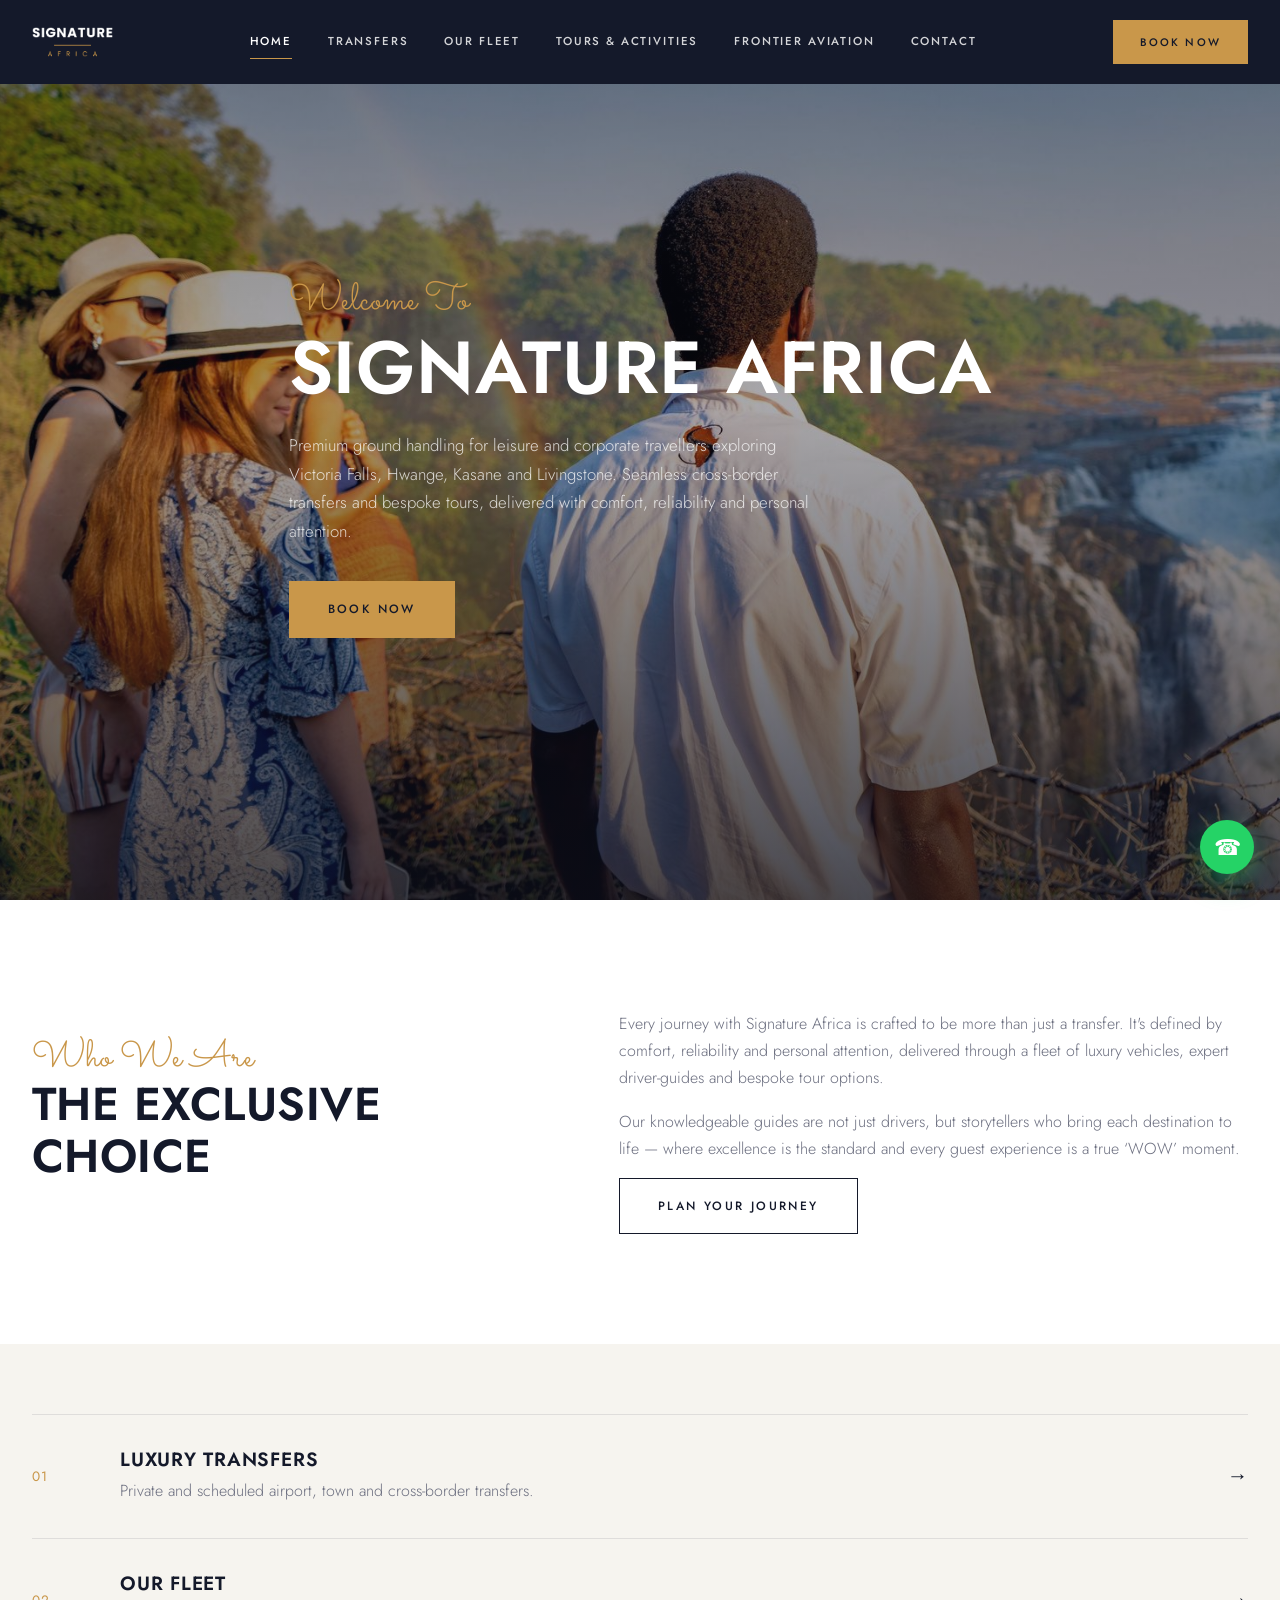
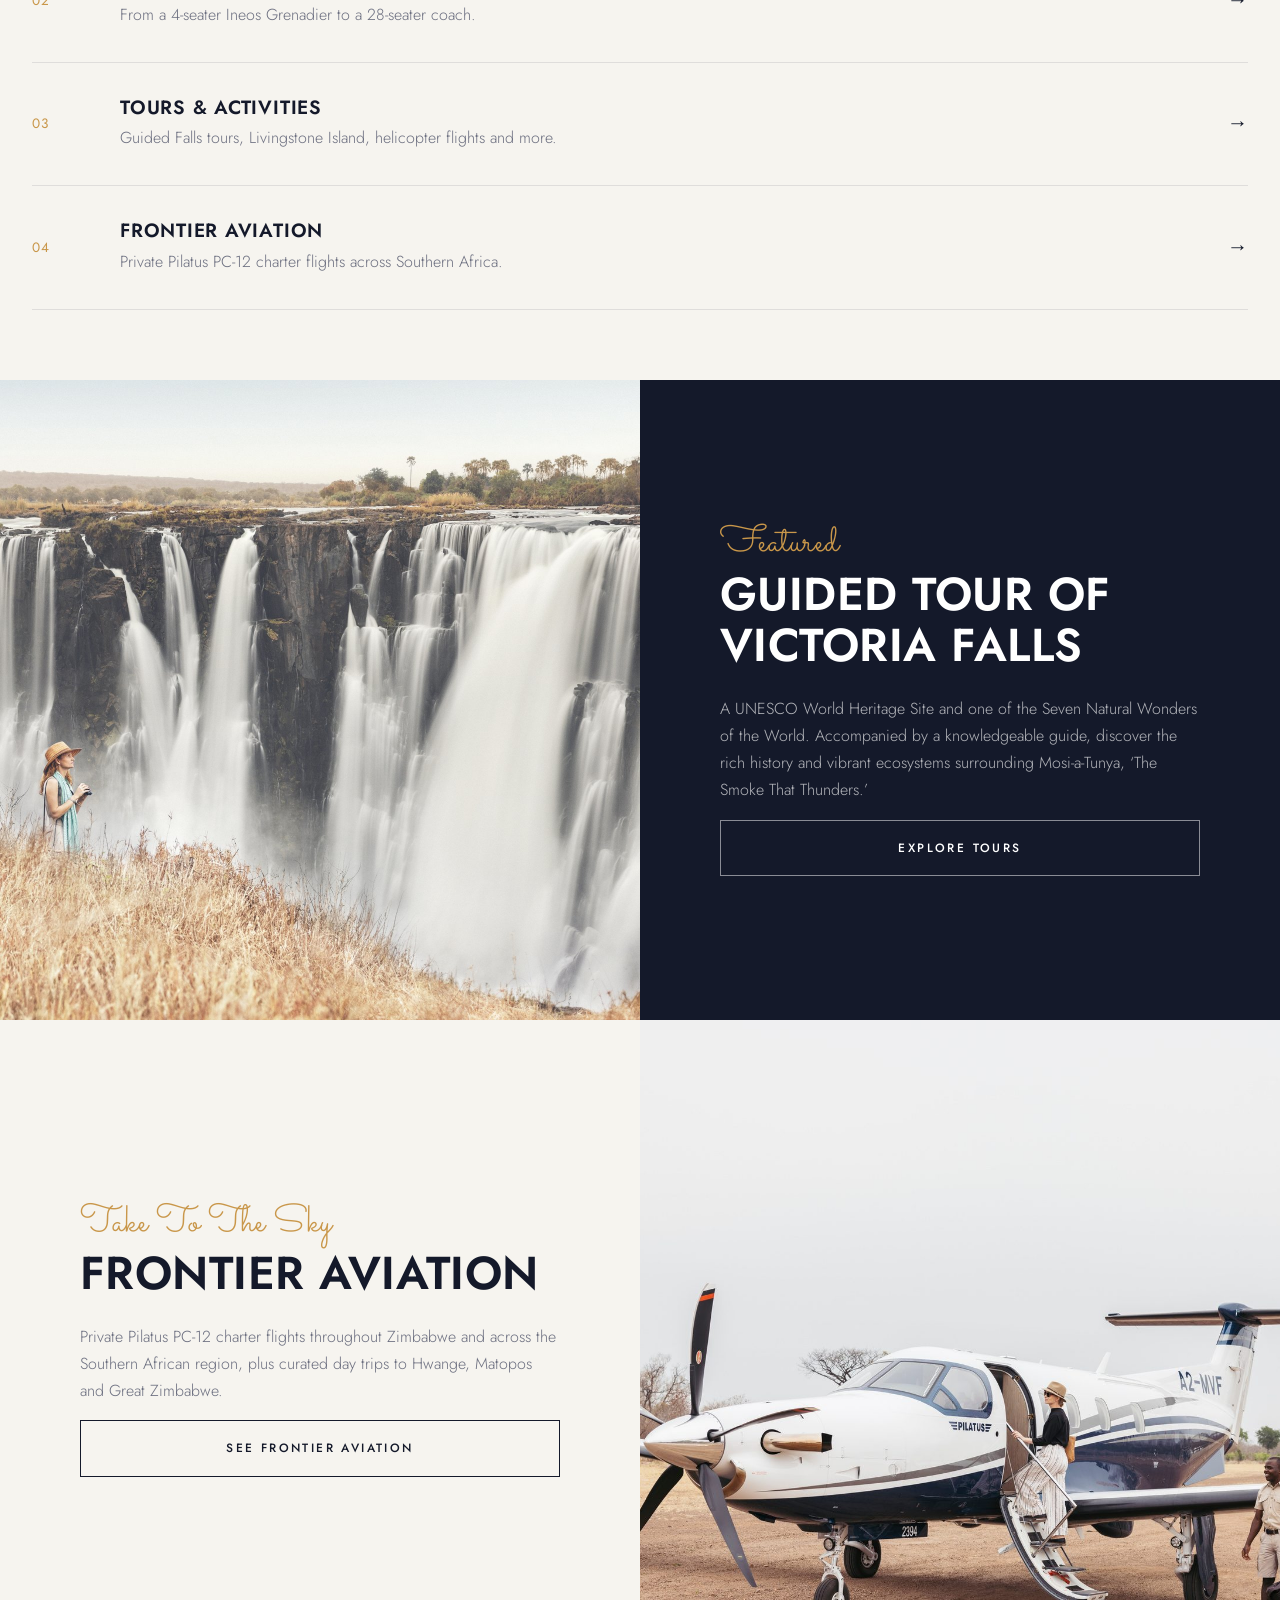
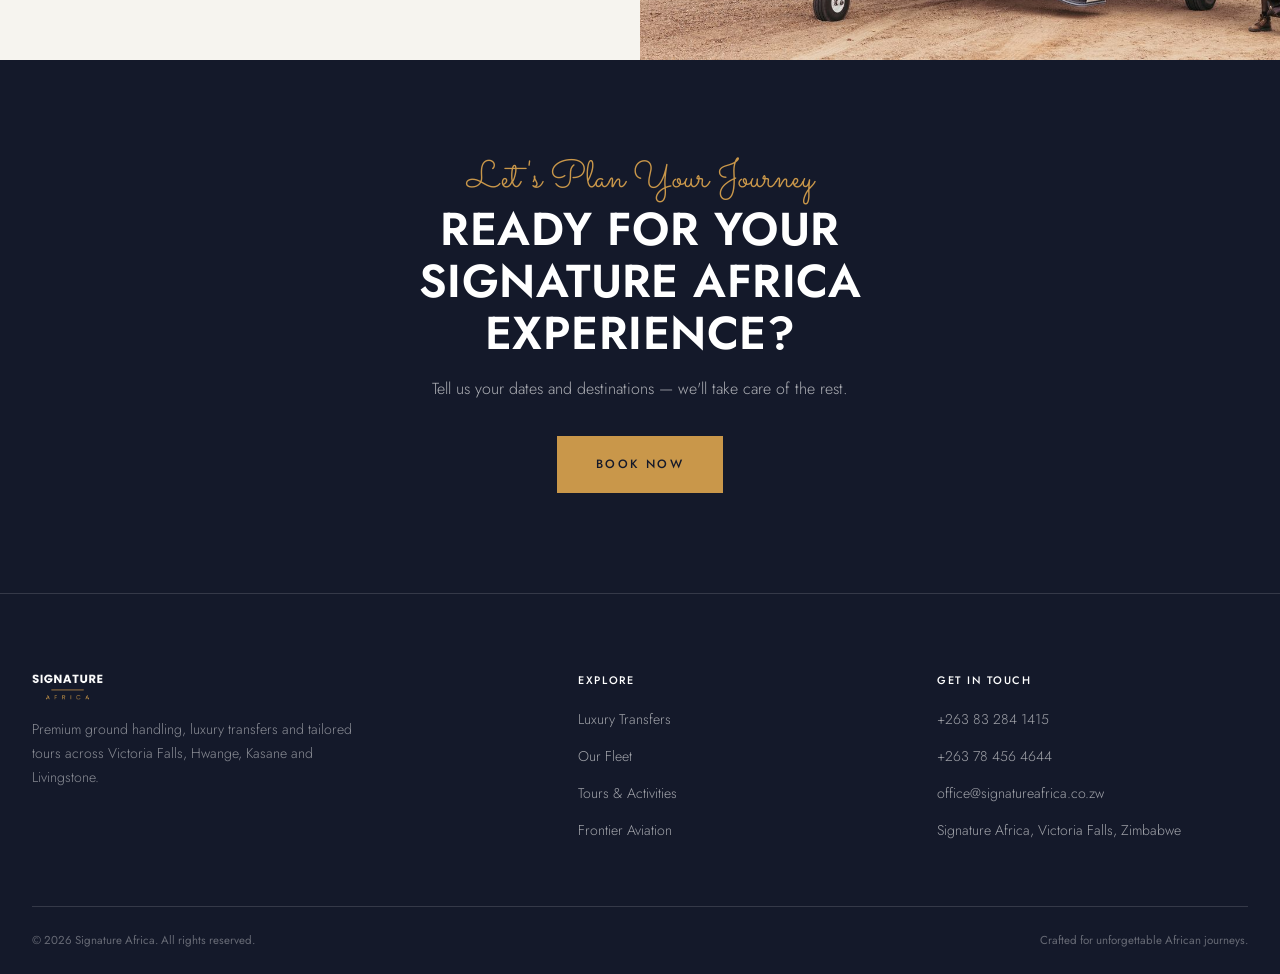
==== index.html @ 39643414 "Add compressed tour photos, restore stripped em-dashes, update homepage feature image" ====
<!doctype html>
<html lang="en">
<head>
<meta charset="UTF-8">
<meta name="viewport" content="width=device-width, initial-scale=1.0">
<title>Signature Africa | Luxury Transfers & Tailored Tours in Victoria Falls</title>
<meta name="description" content="Premium ground handling, luxury transfers, tailored tours and private air charters across Victoria Falls, Hwange, Kasane and Livingstone.">
<link rel="canonical" href="https://signatureafrica.co.zw/">
<meta property="og:title" content="Signature Africa | Luxury Transfers & Tailored Tours in Victoria Falls">
<meta property="og:description" content="Premium ground handling, luxury transfers, tailored tours and private air charters across Victoria Falls, Hwange, Kasane and Livingstone.">
<meta property="og:type" content="website">
<meta property="og:image" content="https://signatureafrica.co.zw/assets/img/hero-falls-rainbow.jpg">
<meta name="theme-color" content="#14192A">
<link rel="icon" href="assets/img/favicon.png" type="image/png">
<link rel="preconnect" href="https://fonts.googleapis.com">
<link rel="preconnect" href="https://fonts.gstatic.com" crossorigin>
<link href="https://fonts.googleapis.com/css2?family=Sacramento&family=Jost:wght@300;400;500;600;700&display=swap" rel="stylesheet">
<link rel="stylesheet" href="assets/css/style.css">
</head>
<body>
<header class="site-header">
  <div class="container">
    <a href="index.html" class="logo">
      <img src="assets/img/logo-white.png" alt="Signature Africa">
    </a>
    <nav class="nav-links">
      <a href="index.html" class="active">Home</a>
<a href="transfers.html" class="">Transfers</a>
<a href="fleet.html" class="">Our Fleet</a>
<a href="tours.html" class="">Tours & Activities</a>
<a href="aviation.html" class="">Frontier Aviation</a>
<a href="contact.html" class="">Contact</a>

    </nav>
    <div class="nav-cta">
      <a href="#" class="btn btn-gold js-book-btn">Book Now</a>
    </div>
    <button class="nav-toggle" aria-label="Toggle menu">
      <span></span><span></span><span></span>
    </button>
  </div>
</header>

<section class="hero" style="background-image:url('assets/img/hero-falls-rainbow.jpg');">
  <div class="container">
    <span class="script" data-key="home.hero_script">Welcome To</span>
    <h1 data-key="home.hero_heading">Signature Africa</h1>
    <p class="lead" data-key="home.hero_text">Premium ground handling for leisure and corporate travellers exploring Victoria Falls, Hwange, Kasane and Livingstone. Seamless cross-border transfers and bespoke tours, delivered with comfort, reliability and personal attention.</p>
    <a href="#" class="btn btn-gold js-book-btn">Book Now</a>
  </div>
</section>

<section class="section" data-reveal>
  <div class="container">
    <div class="intro-split">
      <div>
        <span class="script" data-key="home.intro_script">Who We Are</span>
        <h2 data-key="home.intro_heading">The Exclusive Choice</h2>
      </div>
      <div>
        <p data-key="home.intro_text">Every journey with Signature Africa is crafted to be more than just a transfer. It's defined by comfort, reliability and personal attention, delivered through a fleet of luxury vehicles, expert driver-guides and bespoke tour options.</p><p>Our knowledgeable guides are not just drivers, but storytellers who bring each destination to life — where excellence is the standard and every guest experience is a true ‘WOW’ moment.</p>
        <a href="contact.html" class="btn btn-outline">Plan Your Journey</a>
      </div>
    </div>
  </div>
</section>

<section class="section--tight section--cream" data-reveal>
  <div class="container">
    <div class="offer-list">
      <a href="transfers.html" class="offer-row">
        <span class="offer-num">01</span>
        <div class="offer-text"><h3>Luxury Transfers</h3><p>Private and scheduled airport, town and cross-border transfers.</p></div>
        <span class="offer-arrow">&rarr;</span>
      </a>
      <a href="fleet.html" class="offer-row">
        <span class="offer-num">02</span>
        <div class="offer-text"><h3>Our Fleet</h3><p>From a 4-seater Ineos Grenadier to a 28-seater coach.</p></div>
        <span class="offer-arrow">&rarr;</span>
      </a>
      <a href="tours.html" class="offer-row">
        <span class="offer-num">03</span>
        <div class="offer-text"><h3>Tours &amp; Activities</h3><p>Guided Falls tours, Livingstone Island, helicopter flights and more.</p></div>
        <span class="offer-arrow">&rarr;</span>
      </a>
      <a href="aviation.html" class="offer-row">
        <span class="offer-num">04</span>
        <div class="offer-text"><h3>Frontier Aviation</h3><p>Private Pilatus PC-12 charter flights across Southern Africa.</p></div>
        <span class="offer-arrow">&rarr;</span>
      </a>
    </div>
  </div>
</section>

<section class="split" data-reveal>
  <div class="split-media">
    <img src="assets/img/tour-falls-overlook.jpg" data-img-key="home.feature1_image" alt="Guided Tour Of Victoria Falls">
  </div>
  <div class="split-copy">
    <span class="script" data-key="home.feature1_script">Featured</span>
    <h2 data-key="home.feature1_heading">Guided Tour Of Victoria Falls</h2>
    <p data-key="home.feature1_text">A UNESCO World Heritage Site and one of the Seven Natural Wonders of the World. Accompanied by a knowledgeable guide, discover the rich history and vibrant ecosystems surrounding Mosi-a-Tunya, ‘The Smoke That Thunders.’</p>
    <a href="tours.html" class="btn btn-outline-light" data-key="home.feature1_link_label">Explore Tours</a>
  </div>
</section>

<section class="split reverse light" data-reveal>
  <div class="split-media">
    <img src="assets/img/aviation-pc12-boarding.jpg" data-img-key="home.feature2_image" alt="Frontier Aviation">
  </div>
  <div class="split-copy">
    <span class="script" data-key="home.feature2_script">Take To The Sky</span>
    <h2 data-key="home.feature2_heading">Frontier Aviation</h2>
    <p data-key="home.feature2_text">Private Pilatus PC-12 charter flights throughout Zimbabwe and across the Southern African region, plus curated day trips to Hwange, Matopos and Great Zimbabwe.</p>
    <a href="aviation.html" class="btn btn-outline" data-key="home.feature2_link_label">See Frontier Aviation</a>
  </div>
</section>

<section class="cta-band" data-reveal>
  <div class="container">
    <span class="script" data-key="home.cta_script">Let's Plan Your Journey</span>
    <h2 data-key="home.cta_heading">Ready For Your Signature Africa Experience?</h2>
    <p data-key="home.cta_text">Tell us your dates and destinations — we'll take care of the rest.</p>
    <a href="#" class="btn btn-gold js-book-btn">Book Now</a>
  </div>
</section>
<footer class="site-footer">
  <div class="container">
    <div class="footer-grid">
      <div class="footer-col">
        <img src="assets/img/logo-white.png" alt="Signature Africa">
        <p data-key="global.footer_blurb">Premium ground handling, luxury transfers and tailored tours across Victoria Falls, Hwange, Kasane and Livingstone.</p>
      </div>
      <div class="footer-col">
        <h4>Explore</h4>
        <ul>
          <li><a href="transfers.html">Luxury Transfers</a></li>
          <li><a href="fleet.html">Our Fleet</a></li>
          <li><a href="tours.html">Tours &amp; Activities</a></li>
          <li><a href="aviation.html">Frontier Aviation</a></li>
        </ul>
      </div>
      <div class="footer-col">
        <h4>Get In Touch</h4>
        <ul>
          <li><a href="tel:+263832841415" data-key="global.phone_office">+263 83 284 1415</a></li>
          <li><a href="tel:+263784564644" data-key="global.phone_cell">+263 78 456 4644</a></li>
          <li><a href="mailto:office@signatureafrica.co.zw" data-key="global.email">office@signatureafrica.co.zw</a></li>
          <li><a href="contact.html" data-key="global.address">Signature Africa, Victoria Falls, Zimbabwe</a></li>
        </ul>
      </div>
    </div>
    <div class="footer-bottom">
      <span>&copy; <span id="year"></span> Signature Africa. All rights reserved.</span>
      <span>Crafted for unforgettable African journeys.</span>
    </div>
  </div>
</footer>
<a href="https://wa.me/263784564644" class="wa-float" target="_blank" rel="noopener" aria-label="Chat on WhatsApp">&#9742;</a>
<script src="assets/js/content.js"></script>
<script src="assets/js/main.js"></script>
<script src="https://identity.netlify.com/v1/netlify-identity-widget.js"></script>
<script>
  // Invite/reset-password emails link to the homepage with a token in the
  // URL hash. Bounce straight to the editor so the widget can pick it up
  // and show the "set your password" form.
  if (window.netlifyIdentity && /invite_token=|recovery_token=|confirmation_token=/.test(window.location.hash)) {
    window.location.replace("/admin/" + window.location.hash);
  }
</script>
</body>
</html>
---- assets/css/style.css ----
/* Signature Africa — brand stylesheet (simplified, editorial) */

:root{
  --navy:#14192A;
  --navy-2:#1c2238;
  --gold:#C9974A;
  --cream:#f6f4ef;
  --white:#ffffff;
  --ink:#15172a;
  --ink-soft:#6b6e7f;
  --line:rgba(21,23,42,0.10);
  --line-light:rgba(255,255,255,0.14);
  --maxw:1280px;
  --script:'Sacramento',cursive;
  --sans:'Jost',-apple-system,BlinkMacSystemFont,'Segoe UI',sans-serif;
}

*,*::before,*::after{box-sizing:border-box;}
html{scroll-behavior:smooth;}
body{
  margin:0;
  font-family:var(--sans);
  color:var(--ink);
  background:var(--white);
  -webkit-font-smoothing:antialiased;
  font-size:16px;
  line-height:1.7;
}
img{max-width:100%;display:block;}
a{color:inherit;text-decoration:none;}
ul{list-style:none;margin:0;padding:0;}
h1,h2,h3,h4{
  font-family:var(--sans);
  font-weight:600;
  line-height:1.12;
  margin:0 0 .5em;
  color:var(--navy);
  letter-spacing:.01em;
  text-transform:uppercase;
}
h1{font-size:clamp(2.6rem,6vw,4.6rem);font-weight:600;letter-spacing:.01em;}
h2{font-size:clamp(1.9rem,3.6vw,3rem);}
h3{font-size:1.2rem;letter-spacing:.04em;}
p{margin:0 0 1em;color:var(--ink-soft);font-weight:300;}
.container{max-width:var(--maxw);margin:0 auto;padding:0 32px;}
.script{
  font-family:var(--script);
  text-transform:none;
  font-size:2.4rem;
  color:var(--gold);
  display:block;
  line-height:1;
  margin-bottom:6px;
  font-weight:400;
}
.eyebrow{
  display:inline-block;
  font-family:var(--sans);
  text-transform:uppercase;
  letter-spacing:.32em;
  font-size:.7rem;
  font-weight:500;
  color:var(--gold);
  margin-bottom:16px;
}
.section{padding:110px 0;}
.section--tight{padding:70px 0;}
.section--cream{background:var(--cream);}
.section--navy{background:var(--navy);color:var(--white);}
.section--navy h1,.section--navy h2,.section--navy h3{color:var(--white);}
.section--navy p{color:rgba(255,255,255,.66);}
.center{text-align:center;}
.section-head{max-width:640px;margin:0 auto 50px;}

/* Buttons */
.btn{
  display:inline-flex;align-items:center;justify-content:center;gap:10px;
  padding:17px 38px;
  font-family:var(--sans);
  font-size:.75rem;
  font-weight:500;
  text-transform:uppercase;
  letter-spacing:.2em;
  border:1px solid transparent;
  cursor:pointer;
  transition:all .3s ease;
  white-space:nowrap;
}
.btn-gold{background:var(--gold);color:var(--navy);border-color:var(--gold);}
.btn-gold:hover{background:transparent;color:var(--gold);border-color:var(--gold);}
.btn-outline{background:transparent;color:var(--navy);border-color:var(--navy);}
.btn-outline:hover{background:var(--navy);color:var(--white);}
.btn-outline-light{background:transparent;color:var(--white);border-color:rgba(255,255,255,.5);}
.btn-outline-light:hover{background:var(--white);color:var(--navy);border-color:var(--white);}
.btn-whatsapp{background:#25D366;color:#fff;border-color:#25D366;}
.btn-whatsapp:hover{opacity:.88;}

/* Header */
.site-header{
  position:fixed;top:0;left:0;right:0;z-index:1000;
  background:var(--navy);
  padding:20px 0;
  transition:padding .3s ease;
}
.site-header .container{display:flex;align-items:center;justify-content:space-between;}
.site-header.is-light{padding:12px 0;box-shadow:0 4px 24px rgba(0,0,0,.25);}
.logo img{height:30px;width:auto;}
.nav-links{display:flex;align-items:center;gap:36px;}
.nav-links a{
  font-size:.72rem;
  font-weight:500;
  text-transform:uppercase;
  letter-spacing:.16em;
  color:rgba(255,255,255,.82);
  padding:6px 0;
  border-bottom:1px solid transparent;
  transition:all .25s ease;
}
.nav-links a:hover,.nav-links a.active{color:var(--white);border-color:var(--gold);}
.nav-cta .btn{padding:12px 26px;font-size:.68rem;}

.nav-toggle{
  display:none;
  width:24px;height:18px;position:relative;background:none;border:0;cursor:pointer;z-index:1100;
}
.nav-toggle span{
  position:absolute;left:0;right:0;height:1px;background:var(--white);transition:all .3s ease;
}
.nav-toggle span:nth-child(1){top:0;}
.nav-toggle span:nth-child(2){top:8px;}
.nav-toggle span:nth-child(3){top:16px;}
.nav-open .nav-toggle span:nth-child(1){transform:translateY(8px) rotate(45deg);}
.nav-open .nav-toggle span:nth-child(2){opacity:0;}
.nav-open .nav-toggle span:nth-child(3){transform:translateY(-8px) rotate(-45deg);}

/* Hero */
.hero{
  position:relative;min-height:100vh;display:flex;align-items:center;
  color:var(--white);background-size:cover;background-position:center;
  padding:120px 0 100px;
}
.hero::before{
  content:"";position:absolute;inset:0;
  background:linear-gradient(180deg,rgba(13,15,28,.55) 0%,rgba(13,15,28,.35) 45%,rgba(13,15,28,.75) 100%);
}
.hero .container{position:relative;z-index:2;max-width:840px;}
.hero h1{color:var(--white);margin-bottom:22px;}
.hero p.lead{color:rgba(255,255,255,.78);max-width:520px;font-size:1.05rem;margin-bottom:36px;font-weight:300;}

.hero--page{min-height:64vh;align-items:flex-end;padding-bottom:80px;}

.breadcrumb{font-size:.7rem;text-transform:uppercase;letter-spacing:.16em;color:rgba(255,255,255,.6);margin-bottom:18px;}
.breadcrumb a{color:rgba(255,255,255,.85);}
.breadcrumb a:hover{color:var(--gold);}

/* Simple offer list (replaces card grids) */
.offer-list{border-top:1px solid var(--line);}
.offer-row{
  display:grid;grid-template-columns:60px 1fr auto;align-items:center;gap:28px;
  padding:34px 0;border-bottom:1px solid var(--line);
  transition:background .25s ease;
}
.offer-row:hover{background:rgba(194,158,108,.06);}
.offer-num{font-family:var(--sans);color:var(--gold);font-size:.85rem;letter-spacing:.08em;}
.offer-text h3{margin-bottom:6px;}
.offer-text p{margin-bottom:0;max-width:560px;}
.offer-arrow{font-size:1.3rem;color:var(--navy);transition:transform .25s ease;}
.offer-row:hover .offer-arrow{transform:translateX(6px);color:var(--gold);}

/* Split (alternating full-bleed feature) */
.split{display:grid;grid-template-columns:1fr 1fr;min-height:640px;}
.split-media{position:relative;overflow:hidden;min-height:420px;}
.split-media img{width:100%;height:100%;object-fit:cover;position:absolute;inset:0;}
.split-copy{
  display:flex;flex-direction:column;justify-content:center;
  padding:80px;background:var(--navy);color:var(--white);
}
.split-copy h2{color:var(--white);}
.split-copy p{color:rgba(255,255,255,.68);}
.split.light .split-copy{background:var(--cream);color:var(--ink);}
.split.light .split-copy h2{color:var(--navy);}
.split.light .split-copy p{color:var(--ink-soft);}
.split.reverse{direction:rtl;}
.split.reverse .split-copy,.split.reverse .split-media{direction:ltr;}

/* Simple two-col intro */
.intro-split{display:grid;grid-template-columns:.9fr 1.1fr;gap:72px;align-items:center;}
.intro-split .script{margin-bottom:2px;}

/* Contact */
.contact-grid{display:grid;grid-template-columns:1fr 1fr;gap:0;}
.contact-info{padding:90px 80px;background:var(--navy);color:var(--white);}
.contact-info h2{color:var(--white);}
.contact-row{padding:20px 0;border-top:1px solid var(--line-light);}
.contact-row:first-of-type{border-top:none;}
.contact-row span.label{display:block;font-size:.68rem;text-transform:uppercase;letter-spacing:.16em;color:var(--gold);margin-bottom:6px;}
.contact-row a,.contact-row div.value{color:var(--white);font-size:1.05rem;font-weight:300;}
.contact-row a:hover{color:var(--gold);}
.map-frame{width:100%;height:100%;min-height:420px;border:0;filter:grayscale(30%) contrast(1.05);}

/* CTA band */
.cta-band{
  background:var(--navy);
  position:relative;
  padding:100px 0;color:var(--white);text-align:center;
}
.cta-band h2{color:var(--white);max-width:600px;margin:0 auto 16px;}
.cta-band p{max-width:460px;margin:0 auto 34px;color:rgba(255,255,255,.65);}

/* Vehicle / itinerary meta */
.meta-row{display:flex;gap:22px;margin-bottom:20px;flex-wrap:wrap;}
.meta-row span{
  font-size:.68rem;text-transform:uppercase;letter-spacing:.14em;color:var(--gold);font-weight:500;
}
.split.light .meta-row span{color:var(--gold);}

/* Specs list (aviation) */
.specs{width:100%;border-collapse:collapse;}
.specs tr{border-bottom:1px solid var(--line-light);}
.split.light .specs tr{border-bottom:1px solid var(--line);}
.specs tr:last-child{border-bottom:none;}
.specs td{padding:15px 4px;font-size:.9rem;font-weight:300;}
.specs td:first-child{color:var(--gold);text-transform:uppercase;letter-spacing:.1em;font-size:.68rem;font-weight:500;width:50%;}
.specs td:last-child{font-weight:400;}

/* Simple stacked list (itineraries, activities) */
.plain-list li{
  padding:16px 0;border-top:1px solid var(--line-light);font-weight:300;
}
.split.light .plain-list li{border-top:1px solid var(--line);}
.plain-list li:first-child{border-top:none;}
.plain-list li strong{
  display:block;font-family:var(--sans);text-transform:uppercase;letter-spacing:.08em;font-size:.85rem;
  font-weight:500;color:var(--white);margin-bottom:4px;
}
.split.light .plain-list li strong{color:var(--navy);}

.tag-row{display:flex;flex-wrap:wrap;gap:10px 28px;}
.tag-row span{font-size:.9rem;color:rgba(255,255,255,.75);font-weight:300;position:relative;padding-left:16px;}
.split.light .tag-row span{color:var(--ink-soft);}
.tag-row span::before{content:"";position:absolute;left:0;top:9px;width:6px;height:1px;background:var(--gold);}

/* Footer */
.site-footer{background:var(--navy);color:rgba(255,255,255,.6);padding:80px 0 0;border-top:1px solid var(--line-light);}
.footer-grid{display:grid;grid-template-columns:1.6fr 1fr 1fr;gap:48px;padding-bottom:50px;}
.footer-grid img{height:26px;margin-bottom:18px;}
.footer-grid p{color:rgba(255,255,255,.5);font-size:.88rem;font-weight:300;max-width:320px;}
.footer-col h4{color:var(--white);font-family:var(--sans);text-transform:uppercase;letter-spacing:.16em;font-size:.68rem;font-weight:500;margin-bottom:22px;}
.footer-col li{margin-bottom:13px;font-size:.88rem;font-weight:300;}
.footer-col a{color:rgba(255,255,255,.6);transition:color .2s ease;}
.footer-col a:hover{color:var(--gold);}
.footer-bottom{display:flex;justify-content:space-between;align-items:center;padding:24px 0;font-size:.72rem;color:rgba(255,255,255,.35);flex-wrap:wrap;gap:10px;border-top:1px solid var(--line-light);}

/* Whatsapp float */
.wa-float{
  position:fixed;bottom:26px;right:26px;z-index:900;
  background:#25D366;color:#fff;width:54px;height:54px;border-radius:50%;
  display:flex;align-items:center;justify-content:center;box-shadow:0 10px 26px rgba(37,211,102,.4);
  font-size:1.4rem;transition:transform .25s ease;
}
.wa-float:hover{transform:scale(1.08);}

/* Reveal on scroll */
[data-reveal]{opacity:0;transform:translateY(24px);transition:opacity .7s ease,transform .7s ease;}
[data-reveal].is-visible{opacity:1;transform:translateY(0);}

/* Responsive */
@media (max-width:980px){
  .split{grid-template-columns:1fr;min-height:auto;}
  .split-media{min-height:340px;}
  .split-copy{padding:56px 32px;}
  .intro-split{grid-template-columns:1fr;gap:36px;}
  .contact-grid{grid-template-columns:1fr;}
  .contact-info{padding:64px 32px;}
  .footer-grid{grid-template-columns:1fr 1fr;row-gap:36px;}
  .offer-row{grid-template-columns:40px 1fr auto;}
}
@media (max-width:760px){
  .nav-links,.nav-cta{display:none;}
  .nav-toggle{display:block;}
  .nav-open .nav-links{
    display:flex;position:fixed;inset:0;top:64px;background:var(--navy);flex-direction:column;
    justify-content:center;align-items:center;gap:28px;z-index:1050;
  }
  .nav-open .nav-links a{color:var(--white);font-size:.95rem;}
  .nav-open .nav-cta{
    position:fixed;bottom:56px;left:0;right:0;display:flex;justify-content:center;z-index:1060;
  }
  .nav-open .nav-cta .btn{display:inline-flex;}
  .section{padding:70px 0;}
  .hero{padding:110px 0 60px;}
  .footer-grid{grid-template-columns:1fr;}
  .footer-bottom{flex-direction:column;text-align:center;}
  .offer-row{grid-template-columns:1fr;gap:8px;}
  .offer-arrow{display:none;}
}
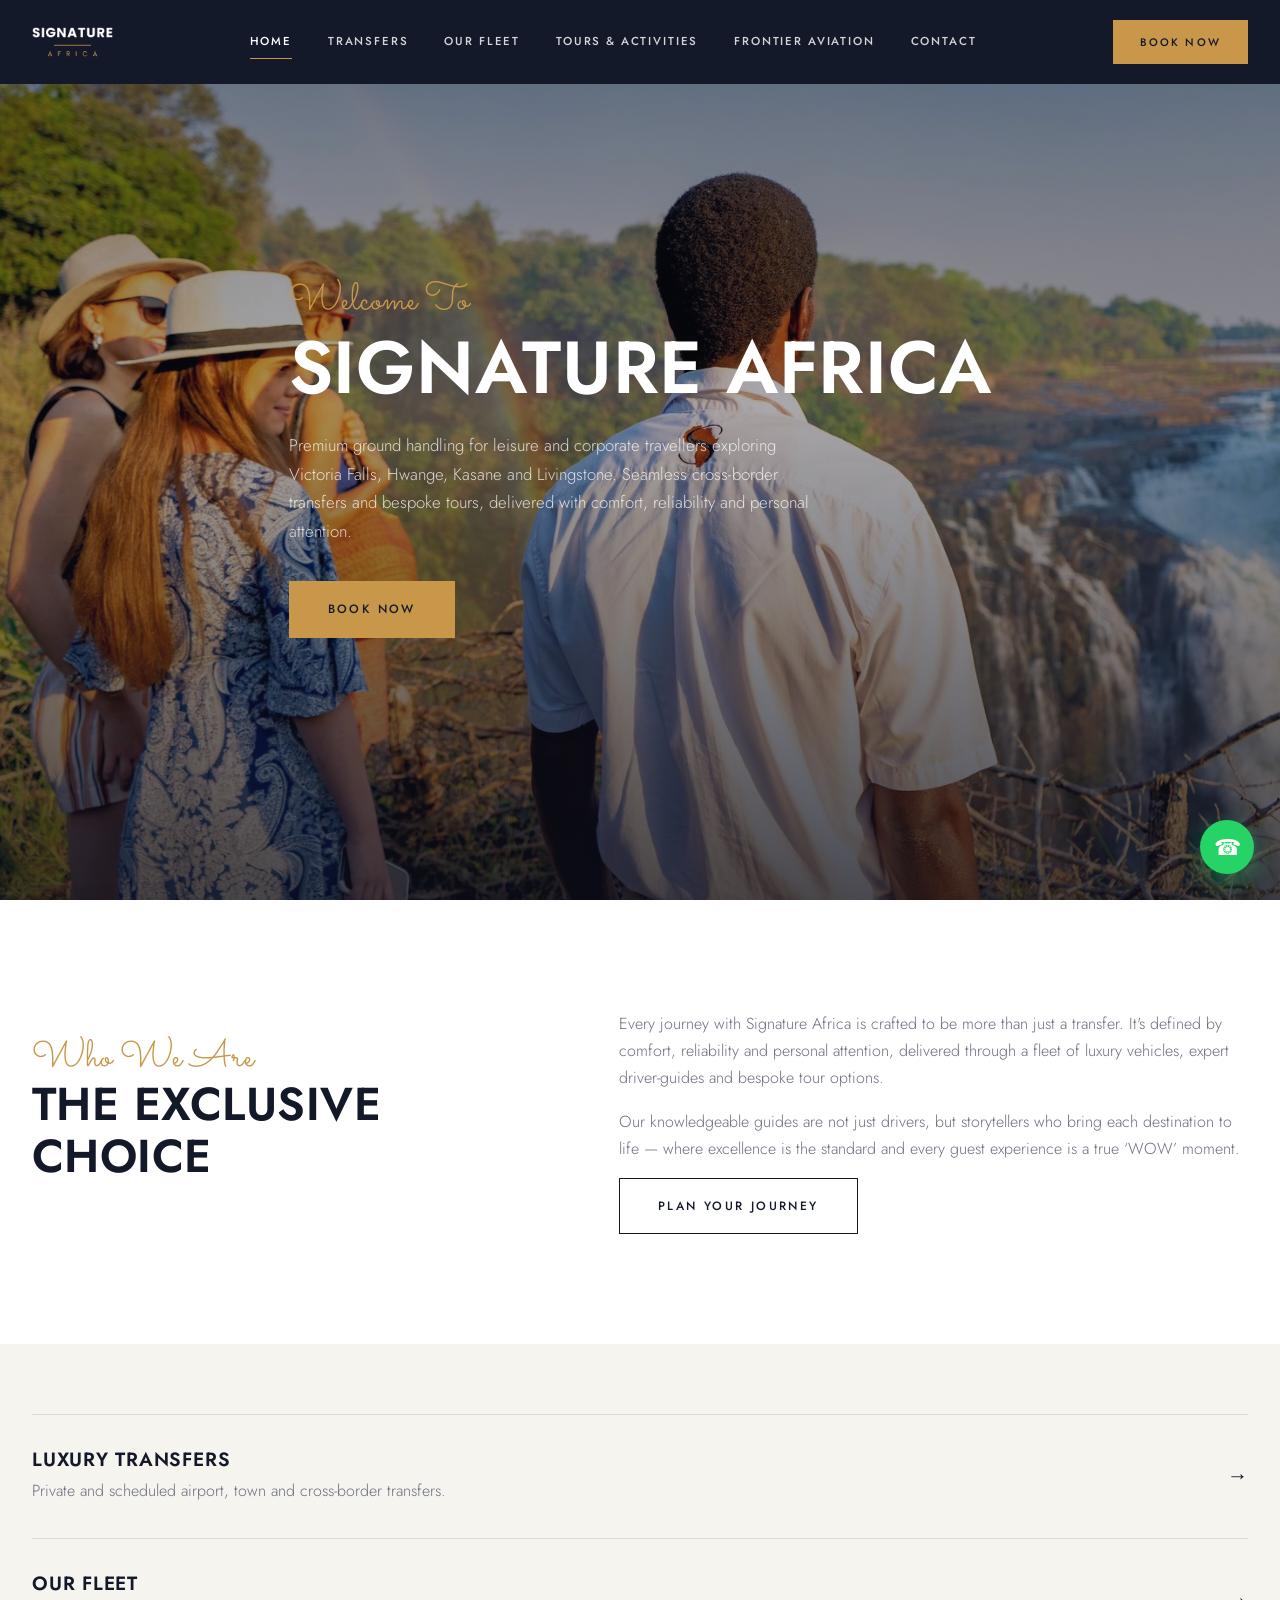
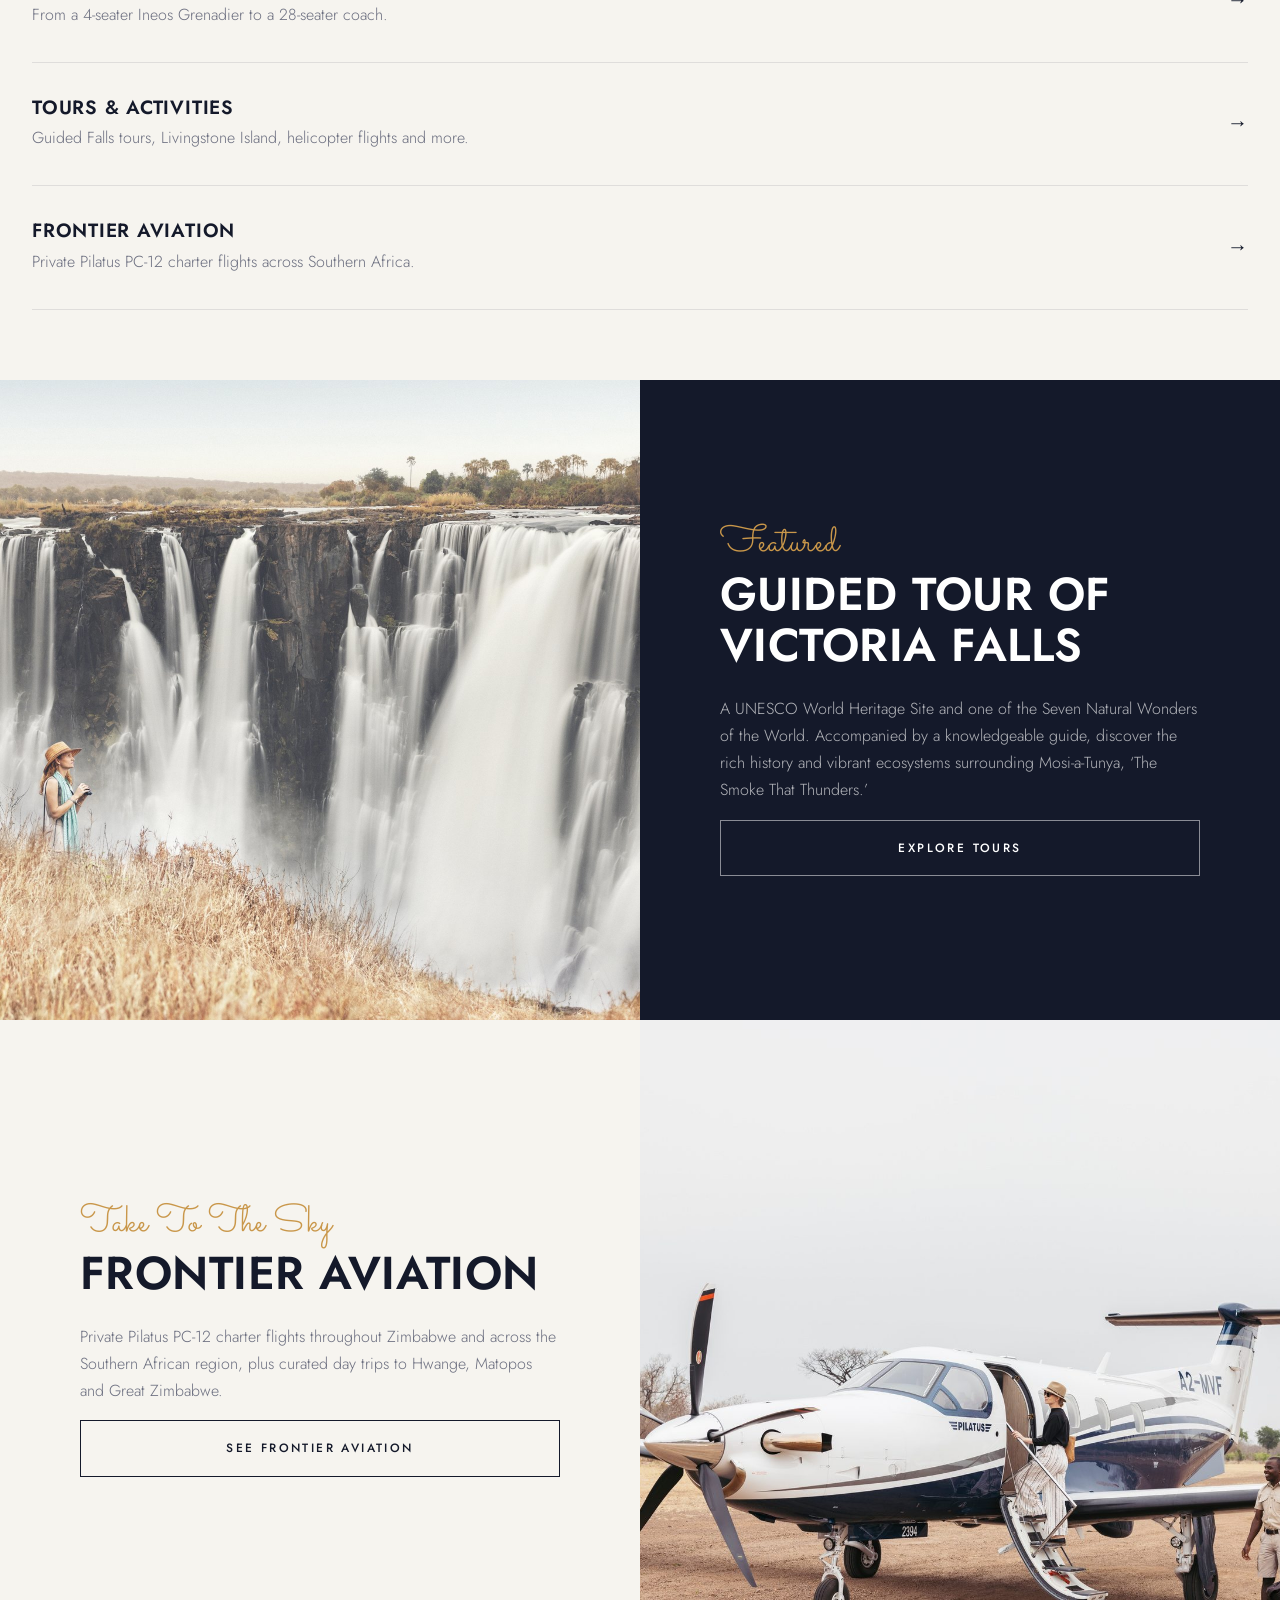
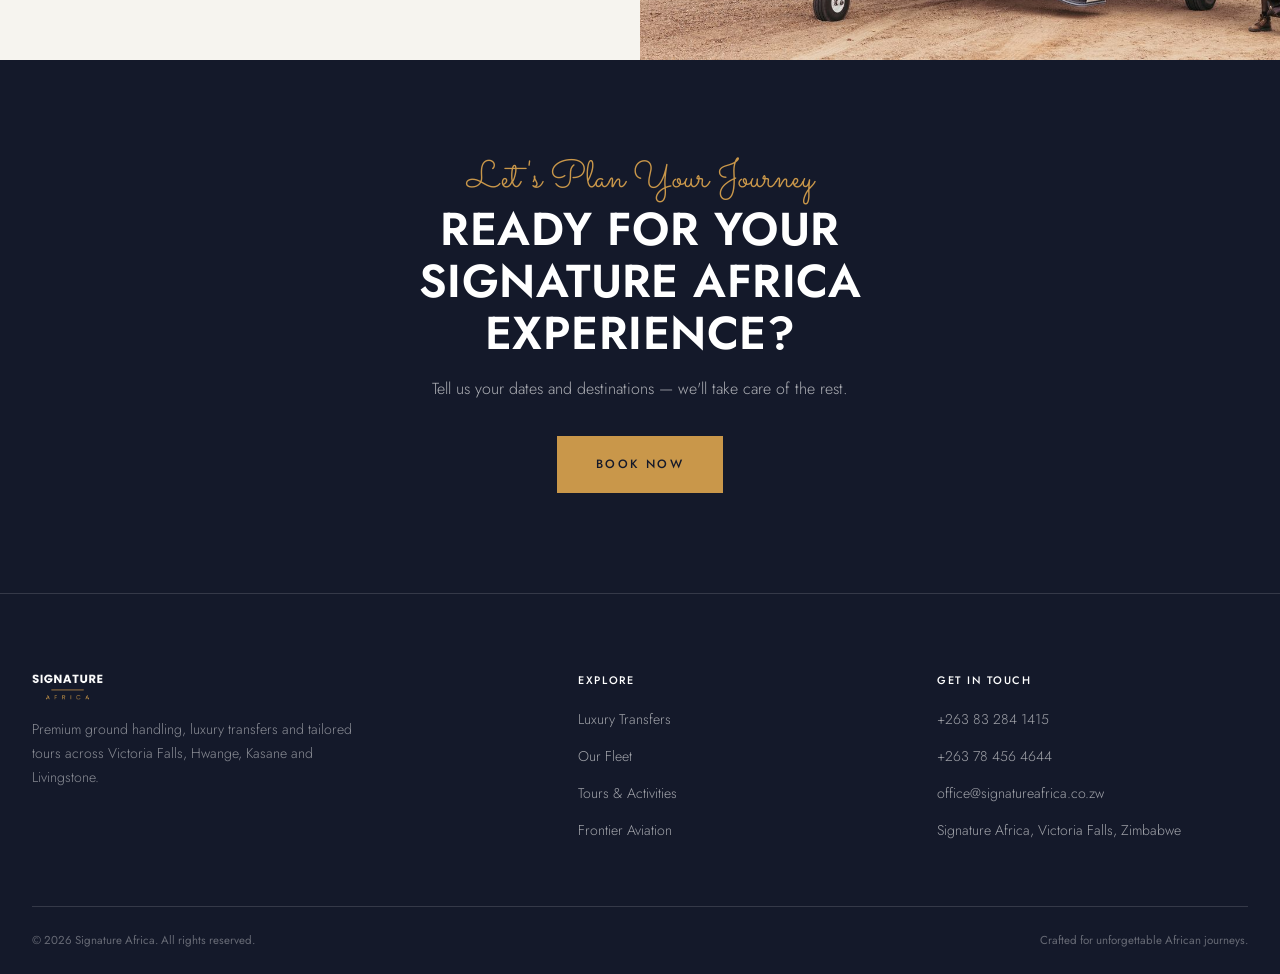
==== commit 44c7a50e: "Remove numbering from homepage offer list" ====
--- a/index.html
+++ b/index.html
@@ -67,24 +67,20 @@
 
 <section class="section--tight section--cream" data-reveal>
   <div class="container">
-    <div class="offer-list">
+    <div class="offer-list offer-list--plain">
       <a href="transfers.html" class="offer-row">
-        <span class="offer-num">01</span>
         <div class="offer-text"><h3>Luxury Transfers</h3><p>Private and scheduled airport, town and cross-border transfers.</p></div>
         <span class="offer-arrow">&rarr;</span>
       </a>
       <a href="fleet.html" class="offer-row">
-        <span class="offer-num">02</span>
         <div class="offer-text"><h3>Our Fleet</h3><p>From a 4-seater Ineos Grenadier to a 28-seater coach.</p></div>
         <span class="offer-arrow">&rarr;</span>
       </a>
       <a href="tours.html" class="offer-row">
-        <span class="offer-num">03</span>
         <div class="offer-text"><h3>Tours &amp; Activities</h3><p>Guided Falls tours, Livingstone Island, helicopter flights and more.</p></div>
         <span class="offer-arrow">&rarr;</span>
       </a>
       <a href="aviation.html" class="offer-row">
-        <span class="offer-num">04</span>
         <div class="offer-text"><h3>Frontier Aviation</h3><p>Private Pilatus PC-12 charter flights across Southern Africa.</p></div>
         <span class="offer-arrow">&rarr;</span>
       </a>
--- a/assets/css/style.css
+++ b/assets/css/style.css
@@ -166,6 +166,7 @@
 .offer-text p{margin-bottom:0;max-width:560px;}
 .offer-arrow{font-size:1.3rem;color:var(--navy);transition:transform .25s ease;}
 .offer-row:hover .offer-arrow{transform:translateX(6px);color:var(--gold);}
+.offer-list--plain .offer-row{grid-template-columns:1fr auto;}
 
 /* Split (alternating full-bleed feature) */
 .split{display:grid;grid-template-columns:1fr 1fr;min-height:640px;}
@@ -274,6 +275,7 @@
   .contact-info{padding:64px 32px;}
   .footer-grid{grid-template-columns:1fr 1fr;row-gap:36px;}
   .offer-row{grid-template-columns:40px 1fr auto;}
+  .offer-list--plain .offer-row{grid-template-columns:1fr auto;}
 }
 @media (max-width:760px){
   .nav-links,.nav-cta{display:none;}
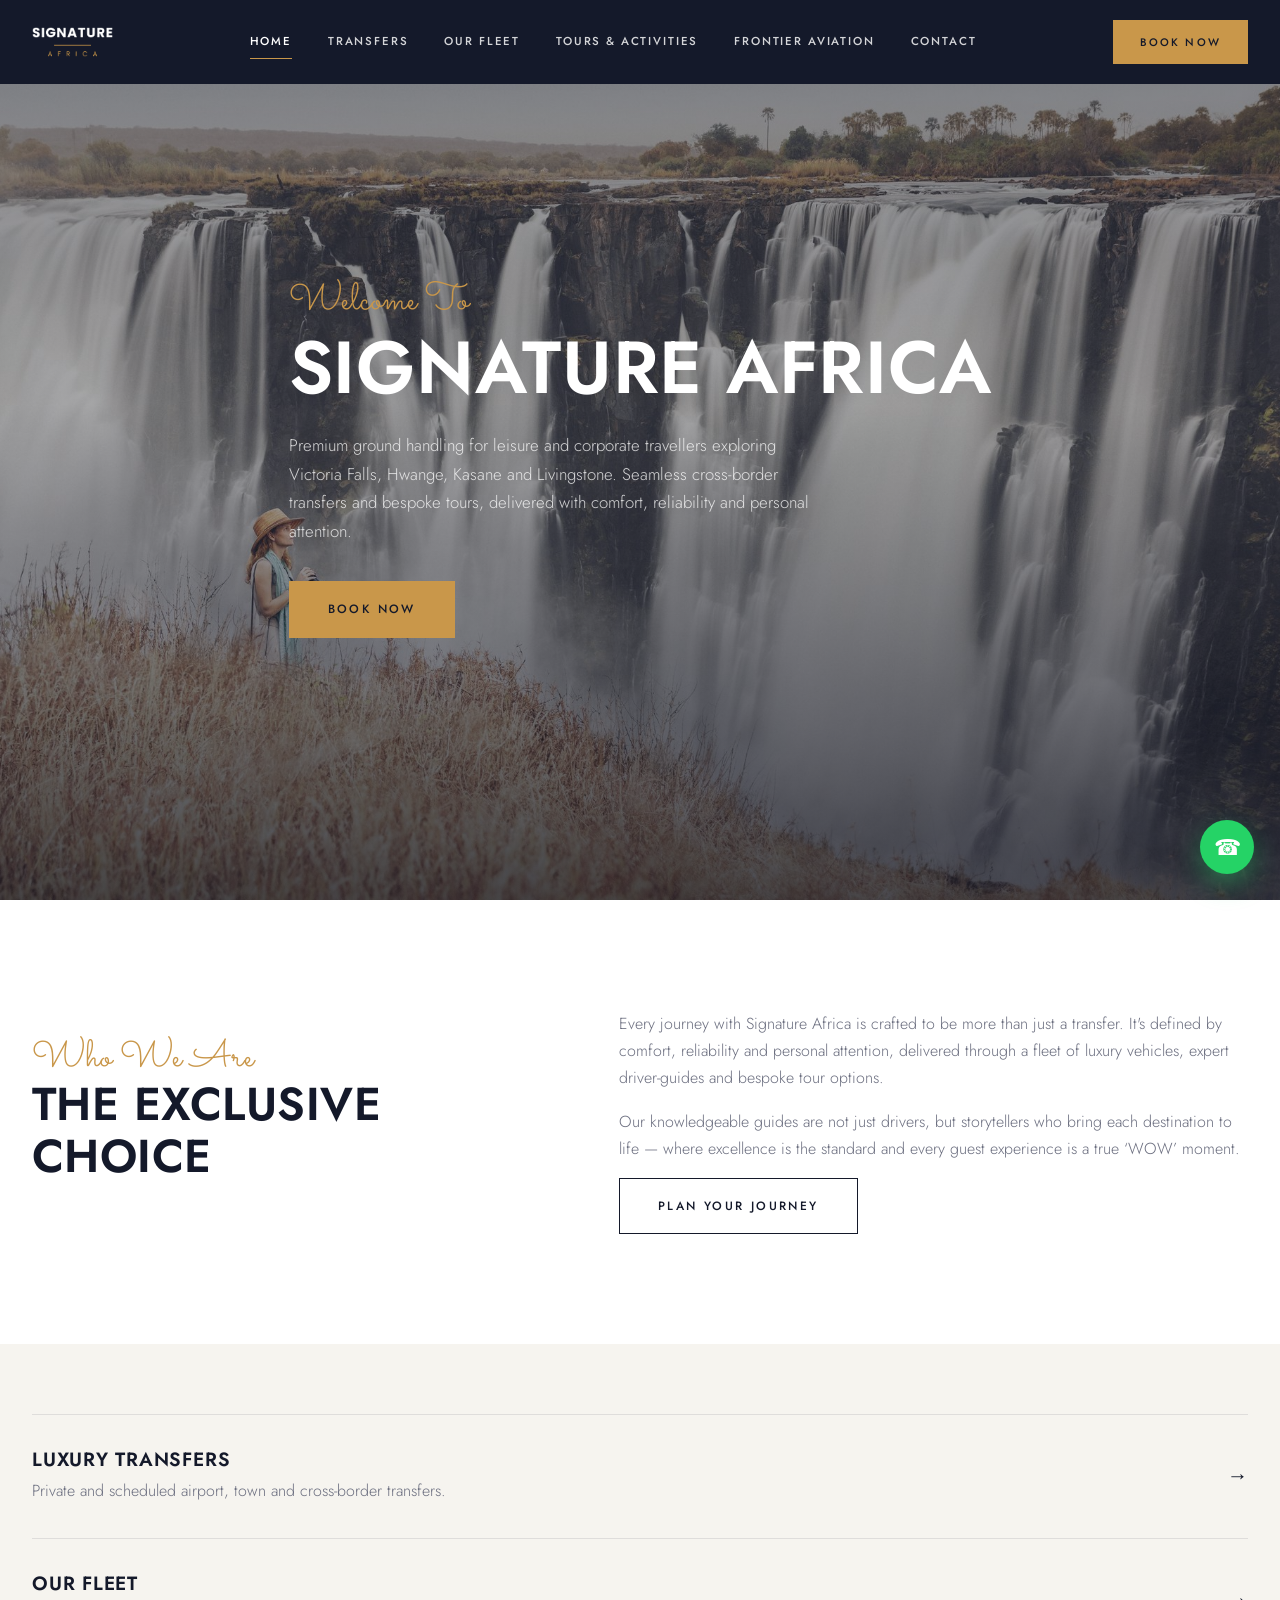
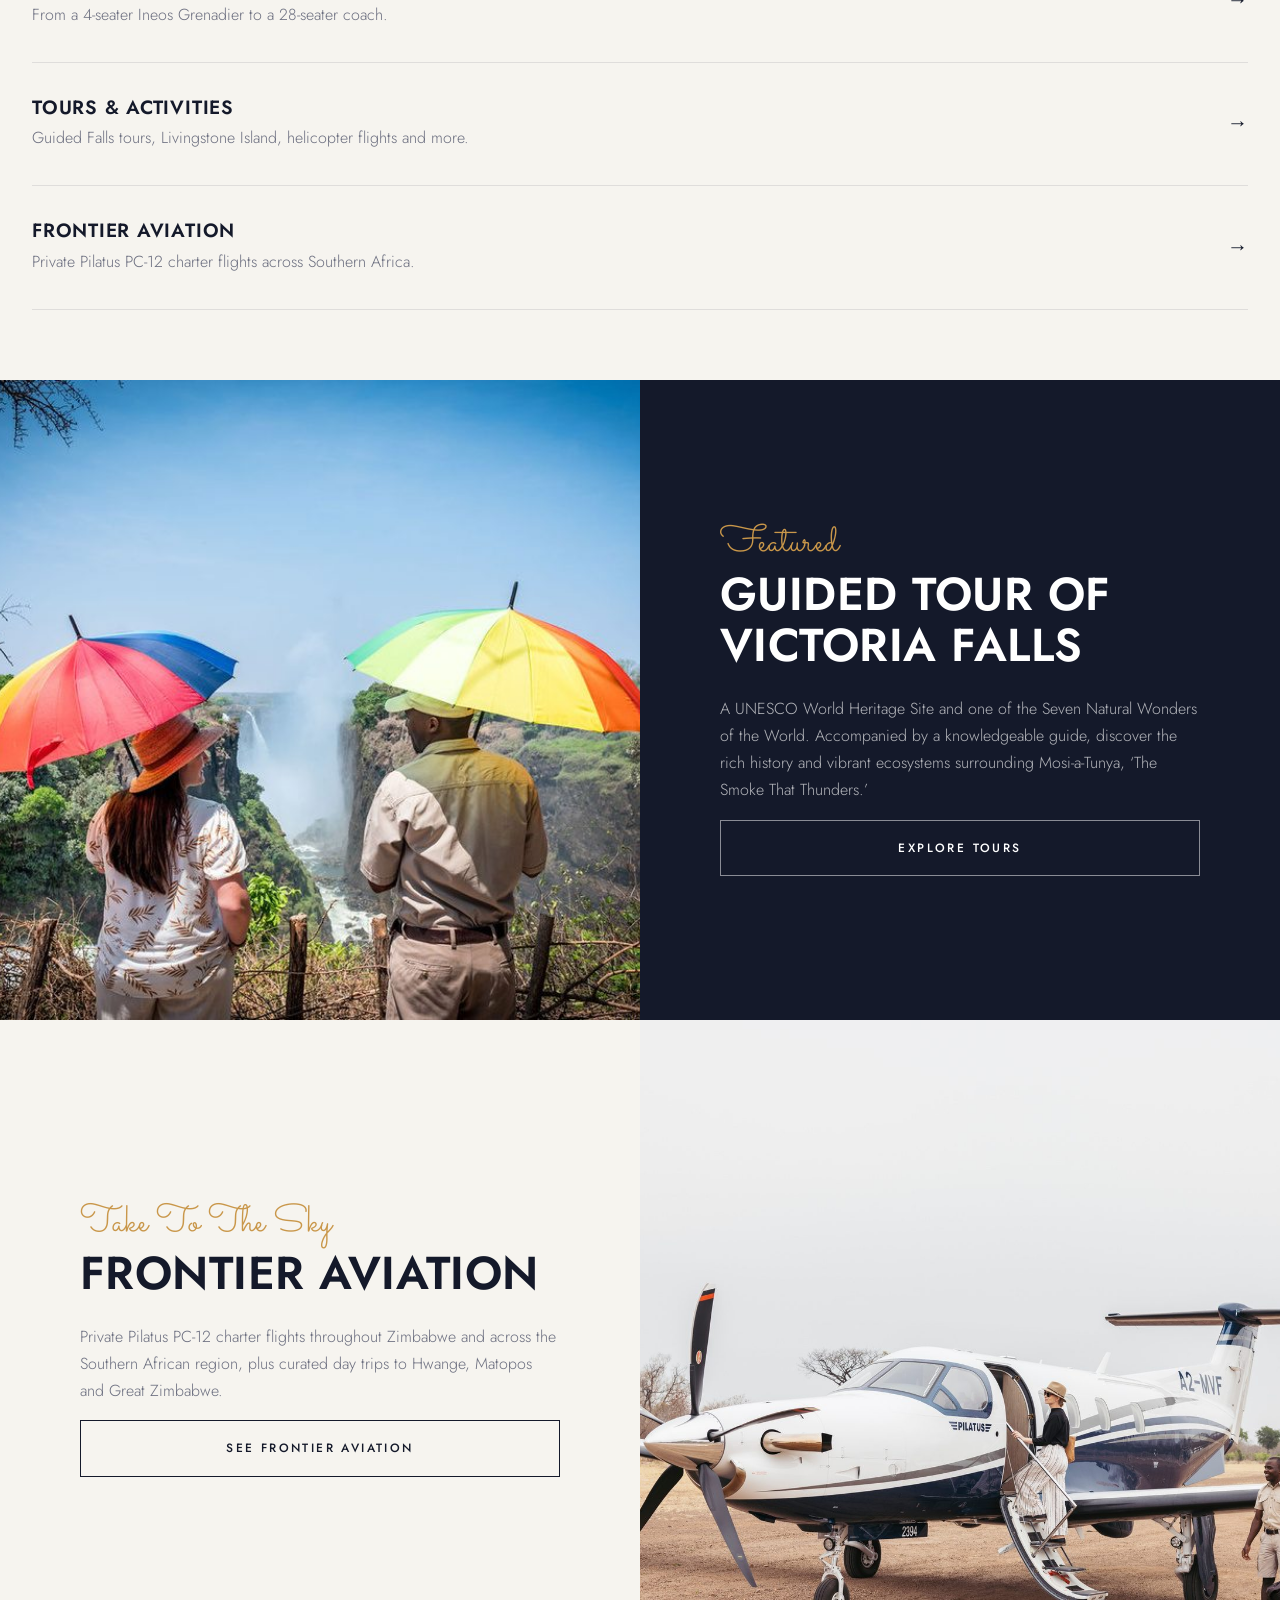
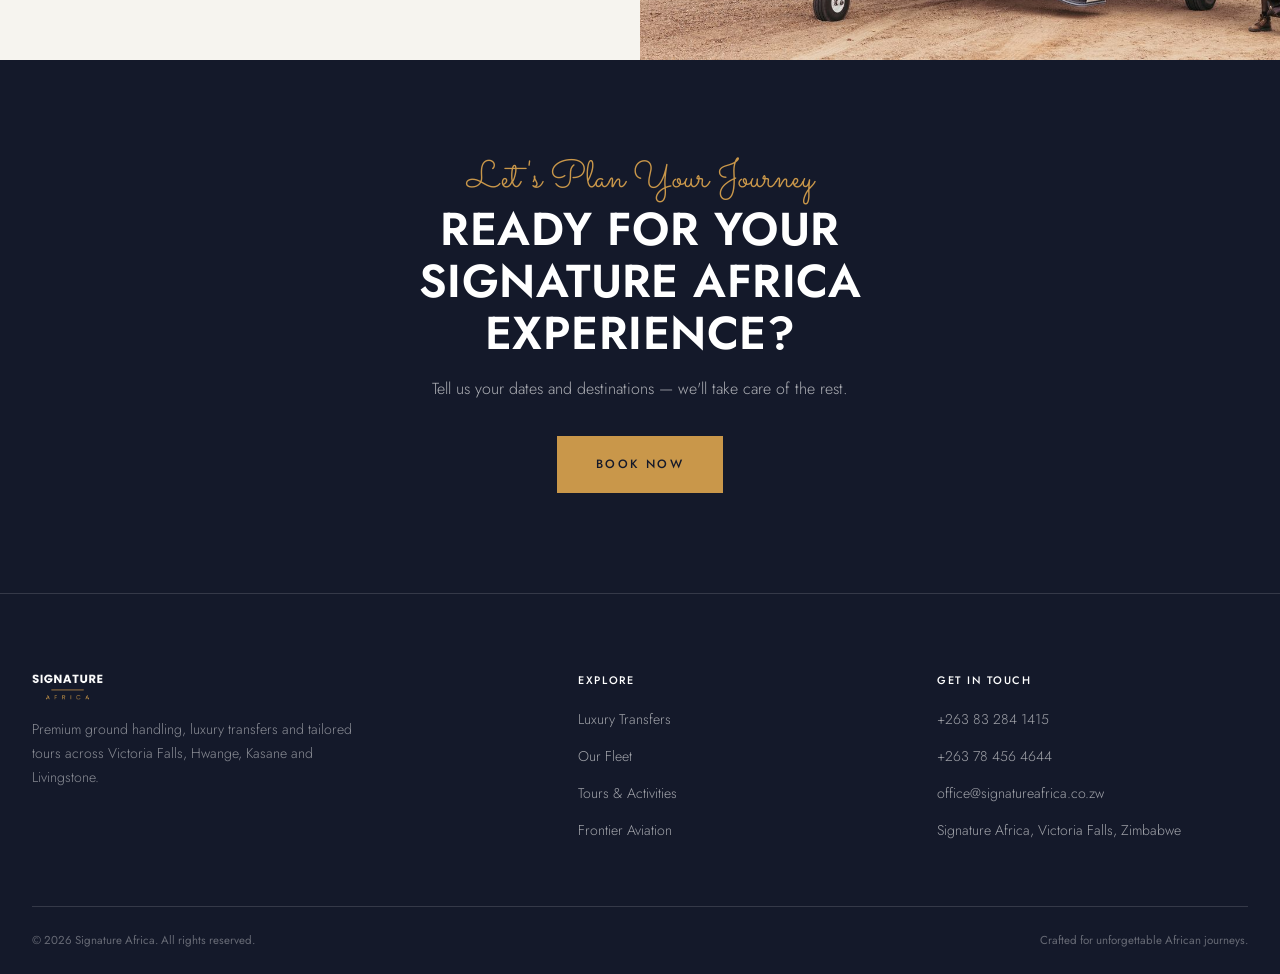
==== commit 05825b46: "Use Victoria Falls overlook photo as homepage hero image" ====
--- a/index.html
+++ b/index.html
@@ -41,7 +41,7 @@
   </div>
 </header>
 
-<section class="hero" style="background-image:url('assets/img/hero-falls-rainbow.jpg');">
+<section class="hero" style="background-image:url('assets/img/tour-falls-overlook.jpg');">
   <div class="container">
     <span class="script" data-key="home.hero_script">Welcome To</span>
     <h1 data-key="home.hero_heading">Signature Africa</h1>
@@ -90,7 +90,7 @@
 
 <section class="split" data-reveal>
   <div class="split-media">
-    <img src="assets/img/tour-falls-overlook.jpg" data-img-key="home.feature1_image" alt="Guided Tour Of Victoria Falls">
+    <img src="assets/img/tour-falls-umbrella.jpg" data-img-key="home.feature1_image" alt="Guided Tour Of Victoria Falls">
   </div>
   <div class="split-copy">
     <span class="script" data-key="home.feature1_script">Featured</span>
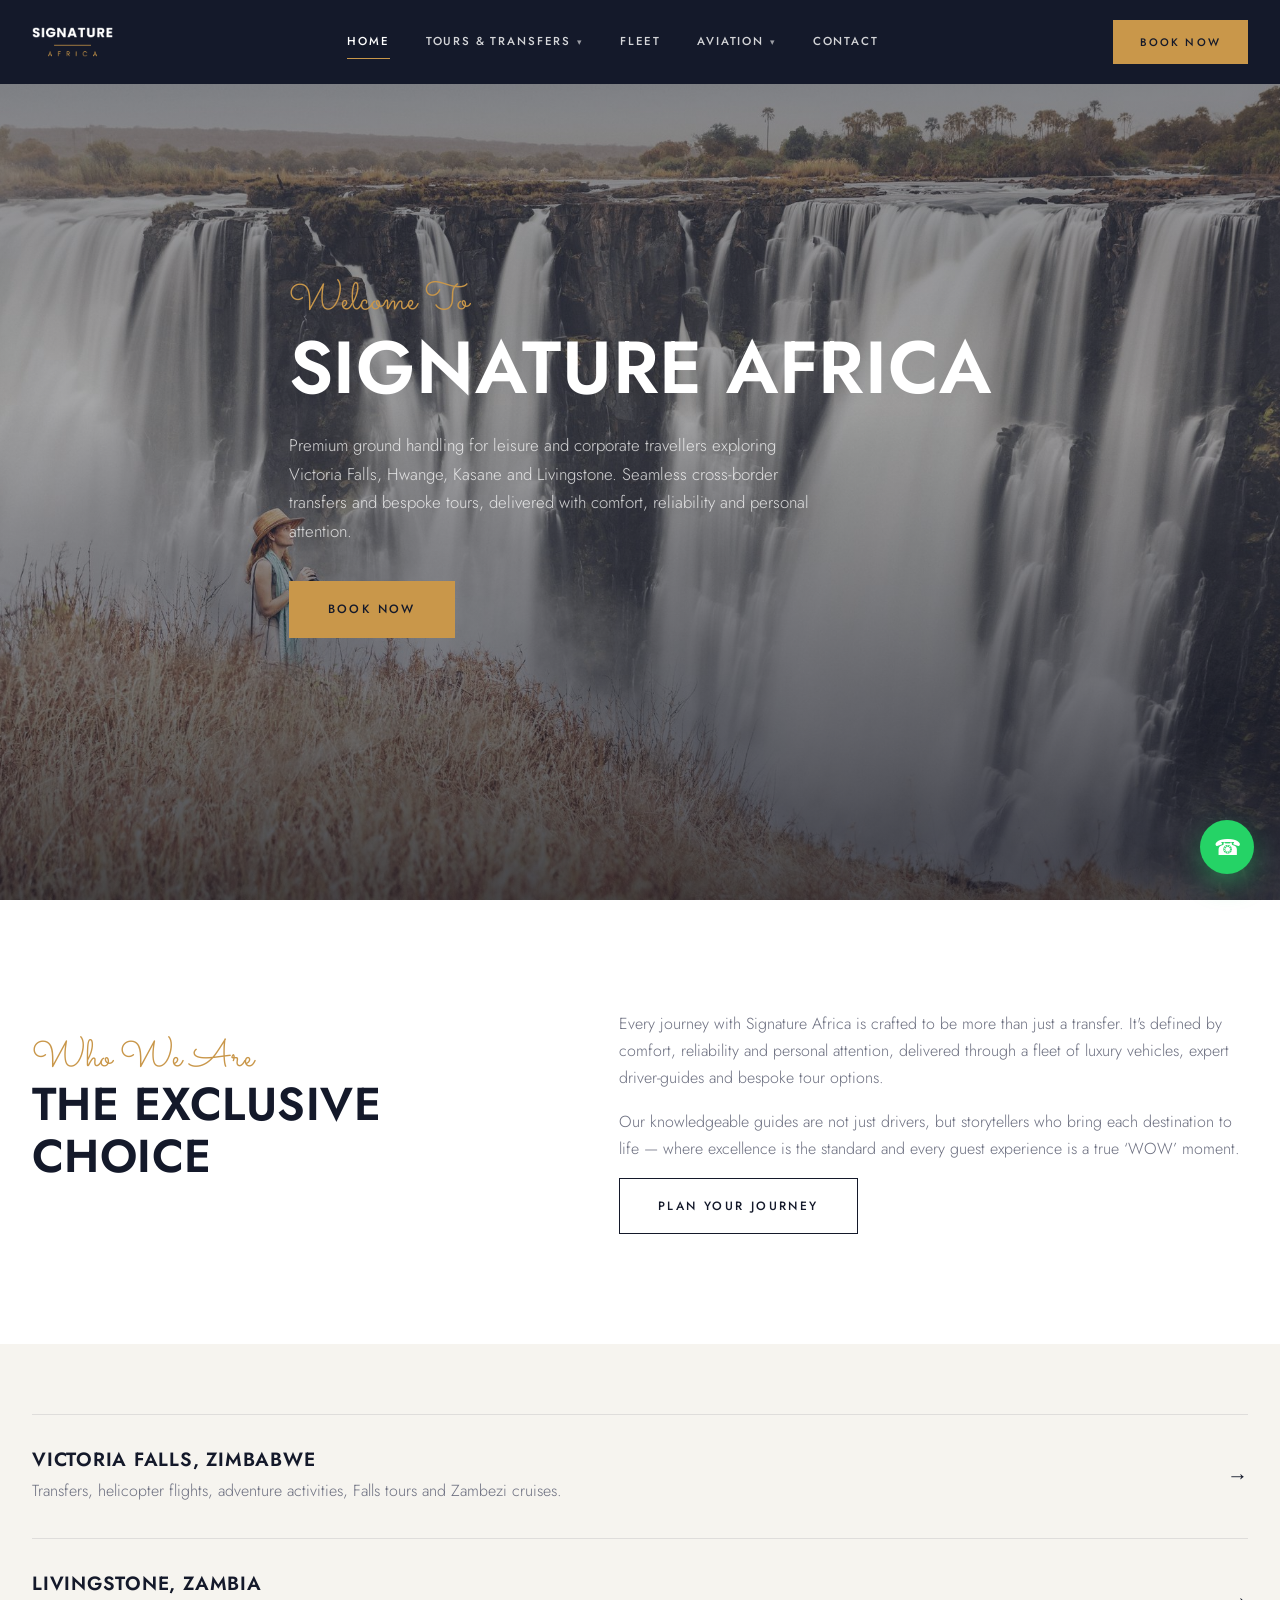
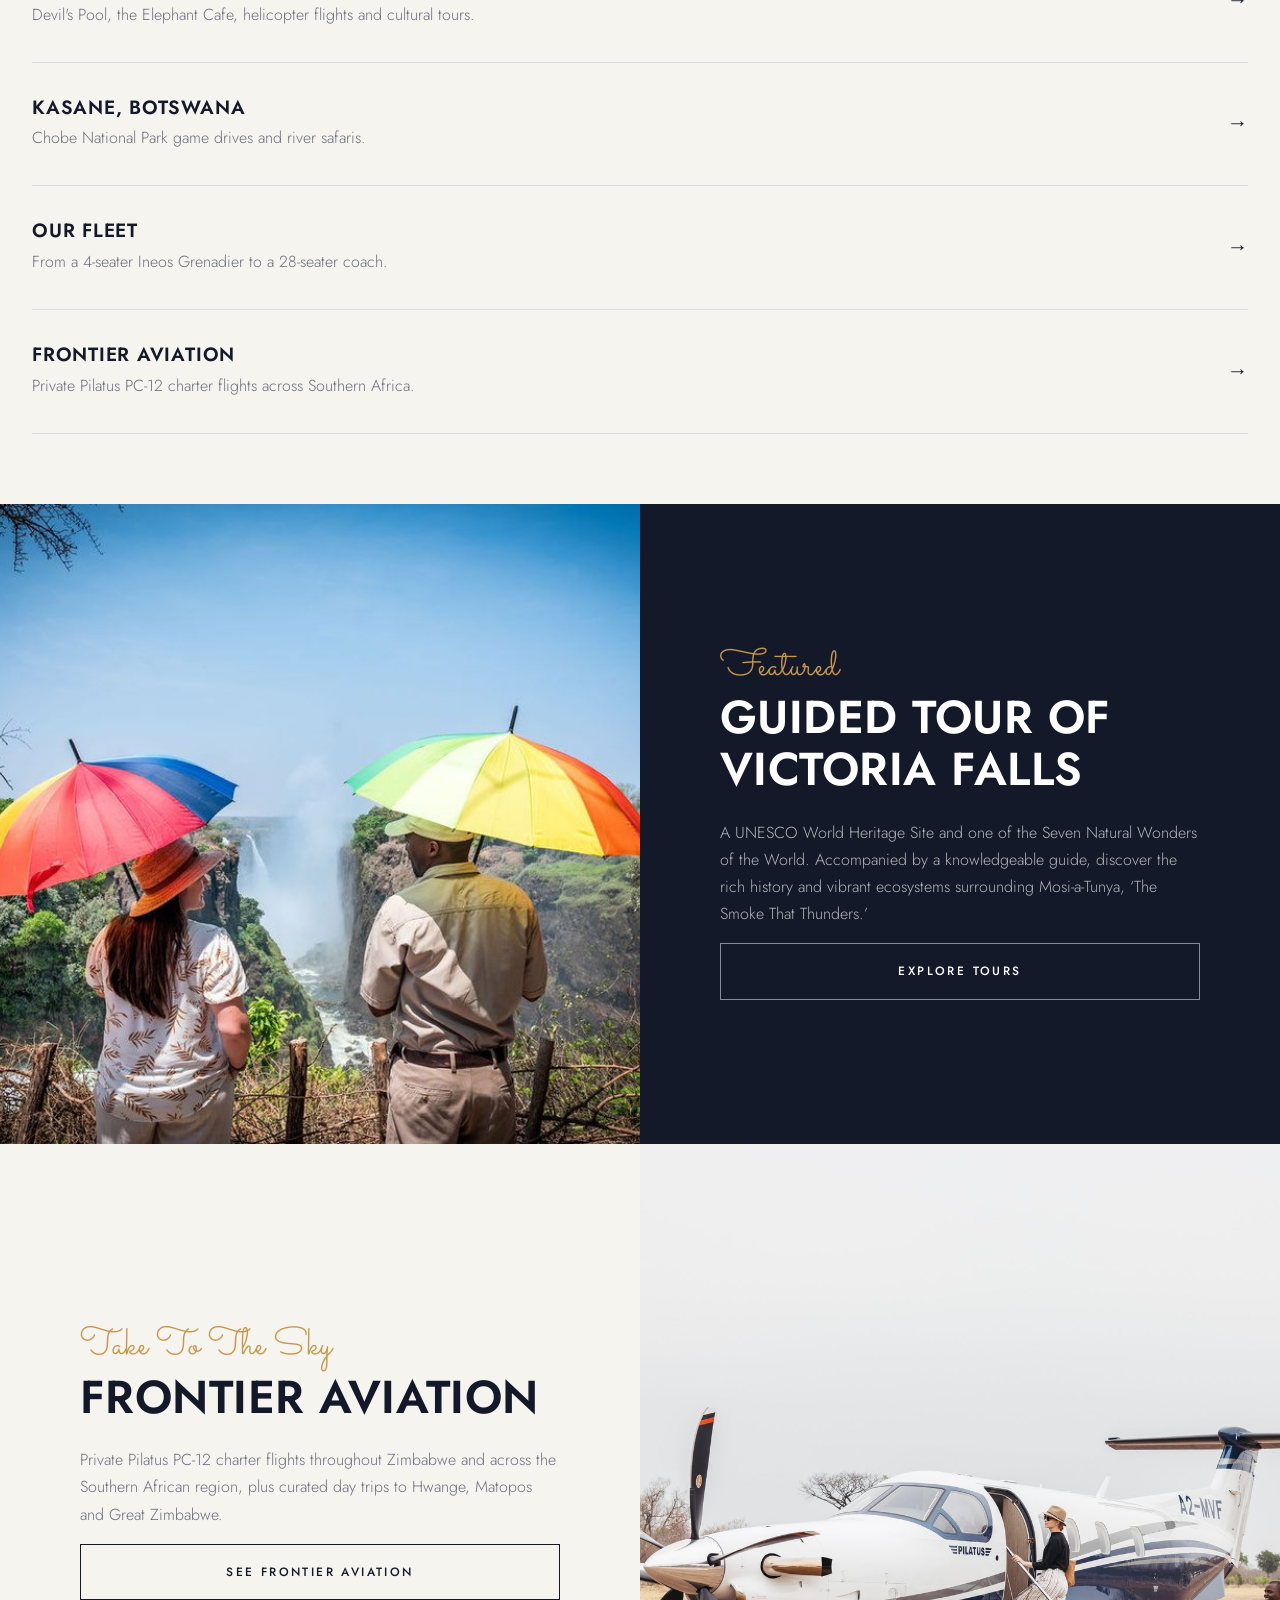
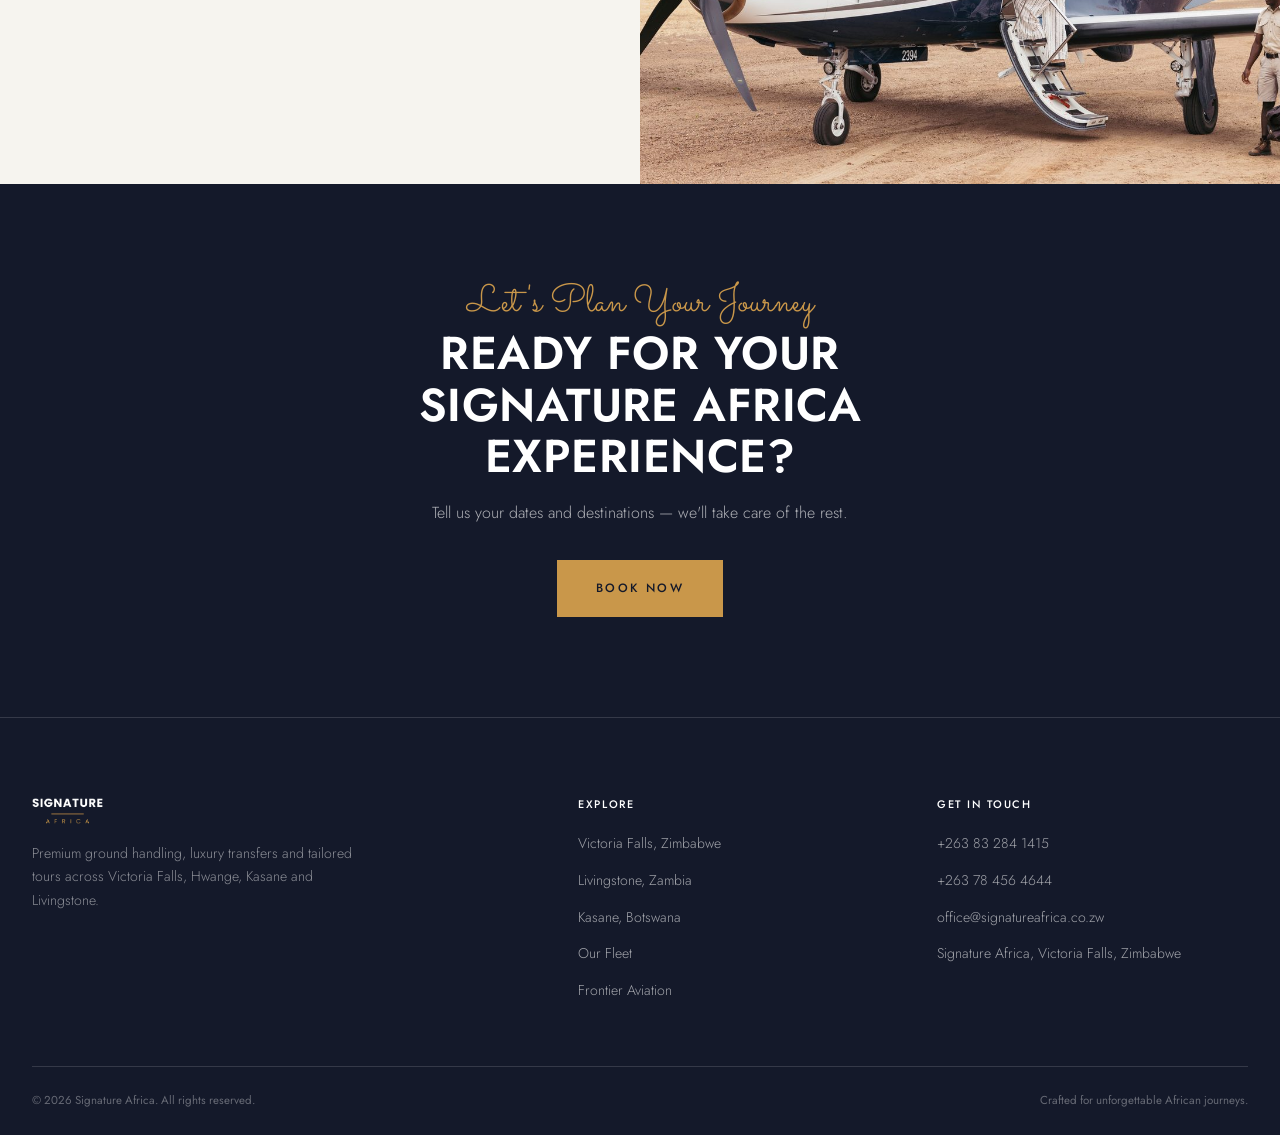
==== commit d955196c: "Major expansion: dropdown nav, Victoria Falls/Livingstone/Kasane region pages, enriched Aviation pag" ====
--- a/index.html
+++ b/index.html
@@ -25,10 +25,15 @@
     </a>
     <nav class="nav-links">
       <a href="index.html" class="active">Home</a>
-<a href="transfers.html" class="">Transfers</a>
-<a href="fleet.html" class="">Our Fleet</a>
-<a href="tours.html" class="">Tours & Activities</a>
-<a href="aviation.html" class="">Frontier Aviation</a>
+<div class="nav-drop">
+        <a href="victoria-falls.html" class="">Tours &amp; Transfers<span class="nav-caret">&#9662;</span></a>
+        <div class="nav-drop-menu"><a href="victoria-falls.html">Victoria Falls, Zimbabwe</a><a href="livingstone.html">Livingstone, Zambia</a><a href="kasane.html">Kasane, Botswana</a></div>
+      </div>
+<a href="fleet.html" class="">Fleet</a>
+<div class="nav-drop">
+        <a href="aviation.html" class="">Aviation<span class="nav-caret">&#9662;</span></a>
+        <div class="nav-drop-menu"><a href="aviation.html#vip">VIP Airport Services</a><a href="aviation.html#charters">Private Charter Flights</a><a href="aviation.html#destinations">Destinations</a></div>
+      </div>
 <a href="contact.html" class="">Contact</a>
 
     </nav>
@@ -68,16 +73,20 @@
 <section class="section--tight section--cream" data-reveal>
   <div class="container">
     <div class="offer-list offer-list--plain">
-      <a href="transfers.html" class="offer-row">
-        <div class="offer-text"><h3>Luxury Transfers</h3><p>Private and scheduled airport, town and cross-border transfers.</p></div>
+      <a href="victoria-falls.html" class="offer-row">
+        <div class="offer-text"><h3>Victoria Falls, Zimbabwe</h3><p>Transfers, helicopter flights, adventure activities, Falls tours and Zambezi cruises.</p></div>
+        <span class="offer-arrow">&rarr;</span>
+      </a>
+      <a href="livingstone.html" class="offer-row">
+        <div class="offer-text"><h3>Livingstone, Zambia</h3><p>Devil's Pool, the Elephant Cafe, helicopter flights and cultural tours.</p></div>
+        <span class="offer-arrow">&rarr;</span>
+      </a>
+      <a href="kasane.html" class="offer-row">
+        <div class="offer-text"><h3>Kasane, Botswana</h3><p>Chobe National Park game drives and river safaris.</p></div>
         <span class="offer-arrow">&rarr;</span>
       </a>
       <a href="fleet.html" class="offer-row">
         <div class="offer-text"><h3>Our Fleet</h3><p>From a 4-seater Ineos Grenadier to a 28-seater coach.</p></div>
-        <span class="offer-arrow">&rarr;</span>
-      </a>
-      <a href="tours.html" class="offer-row">
-        <div class="offer-text"><h3>Tours &amp; Activities</h3><p>Guided Falls tours, Livingstone Island, helicopter flights and more.</p></div>
         <span class="offer-arrow">&rarr;</span>
       </a>
       <a href="aviation.html" class="offer-row">
@@ -96,7 +105,7 @@
     <span class="script" data-key="home.feature1_script">Featured</span>
     <h2 data-key="home.feature1_heading">Guided Tour Of Victoria Falls</h2>
     <p data-key="home.feature1_text">A UNESCO World Heritage Site and one of the Seven Natural Wonders of the World. Accompanied by a knowledgeable guide, discover the rich history and vibrant ecosystems surrounding Mosi-a-Tunya, ‘The Smoke That Thunders.’</p>
-    <a href="tours.html" class="btn btn-outline-light" data-key="home.feature1_link_label">Explore Tours</a>
+    <a href="victoria-falls.html" class="btn btn-outline-light" data-key="home.feature1_link_label">Explore Tours</a>
   </div>
 </section>
 
@@ -130,9 +139,10 @@
       <div class="footer-col">
         <h4>Explore</h4>
         <ul>
-          <li><a href="transfers.html">Luxury Transfers</a></li>
+          <li><a href="victoria-falls.html">Victoria Falls, Zimbabwe</a></li>
+          <li><a href="livingstone.html">Livingstone, Zambia</a></li>
+          <li><a href="kasane.html">Kasane, Botswana</a></li>
           <li><a href="fleet.html">Our Fleet</a></li>
-          <li><a href="tours.html">Tours &amp; Activities</a></li>
           <li><a href="aviation.html">Frontier Aviation</a></li>
         </ul>
       </div>
--- a/assets/css/style.css
+++ b/assets/css/style.css
@@ -117,6 +117,23 @@
   transition:all .25s ease;
 }
 .nav-links a:hover,.nav-links a.active{color:var(--white);border-color:var(--gold);}
+
+.nav-drop{position:relative;}
+.nav-drop>a{display:inline-flex;align-items:center;gap:6px;}
+.nav-caret{font-size:.55rem;opacity:.7;transform:translateY(1px);}
+.nav-drop-menu{
+  position:absolute;top:100%;left:50%;transform:translateX(-50%) translateY(6px);
+  background:var(--navy);min-width:260px;padding:10px 0;border-radius:2px;
+  box-shadow:0 18px 40px rgba(0,0,0,.35);
+  opacity:0;visibility:hidden;pointer-events:none;
+  transition:opacity .18s ease,transform .18s ease;
+  z-index:1100;
+}
+.nav-drop:hover .nav-drop-menu,.nav-drop:focus-within .nav-drop-menu{
+  opacity:1;visibility:visible;pointer-events:auto;transform:translateX(-50%) translateY(0);
+}
+.nav-drop-menu a{display:block;padding:10px 24px;color:rgba(255,255,255,.8);font-size:.82rem;letter-spacing:.02em;white-space:nowrap;border:none;}
+.nav-drop-menu a:hover{color:var(--gold);background:rgba(255,255,255,.04);}
 .nav-cta .btn{padding:12px 26px;font-size:.68rem;}
 
 .nav-toggle{
@@ -167,6 +184,8 @@
 .offer-arrow{font-size:1.3rem;color:var(--navy);transition:transform .25s ease;}
 .offer-row:hover .offer-arrow{transform:translateX(6px);color:var(--gold);}
 .offer-list--plain .offer-row{grid-template-columns:1fr auto;}
+.offer-list--text .offer-row{grid-template-columns:1fr;cursor:default;}
+.offer-list--text .offer-row:hover{background:transparent;}
 
 /* Split (alternating full-bleed feature) */
 .split{display:grid;grid-template-columns:1fr 1fr;min-height:640px;}
@@ -285,6 +304,13 @@
     justify-content:center;align-items:center;gap:28px;z-index:1050;
   }
   .nav-open .nav-links a{color:var(--white);font-size:.95rem;}
+  .nav-links .nav-drop{display:flex;flex-direction:column;align-items:center;}
+  .nav-drop-menu{
+    position:static;opacity:1;visibility:visible;pointer-events:auto;transform:none;
+    background:transparent;box-shadow:none;padding:6px 0 0;text-align:center;
+  }
+  .nav-drop-menu a{padding:8px 0;font-size:.82rem;color:rgba(255,255,255,.6);}
+  .nav-caret{display:none;}
   .nav-open .nav-cta{
     position:fixed;bottom:56px;left:0;right:0;display:flex;justify-content:center;z-index:1060;
   }
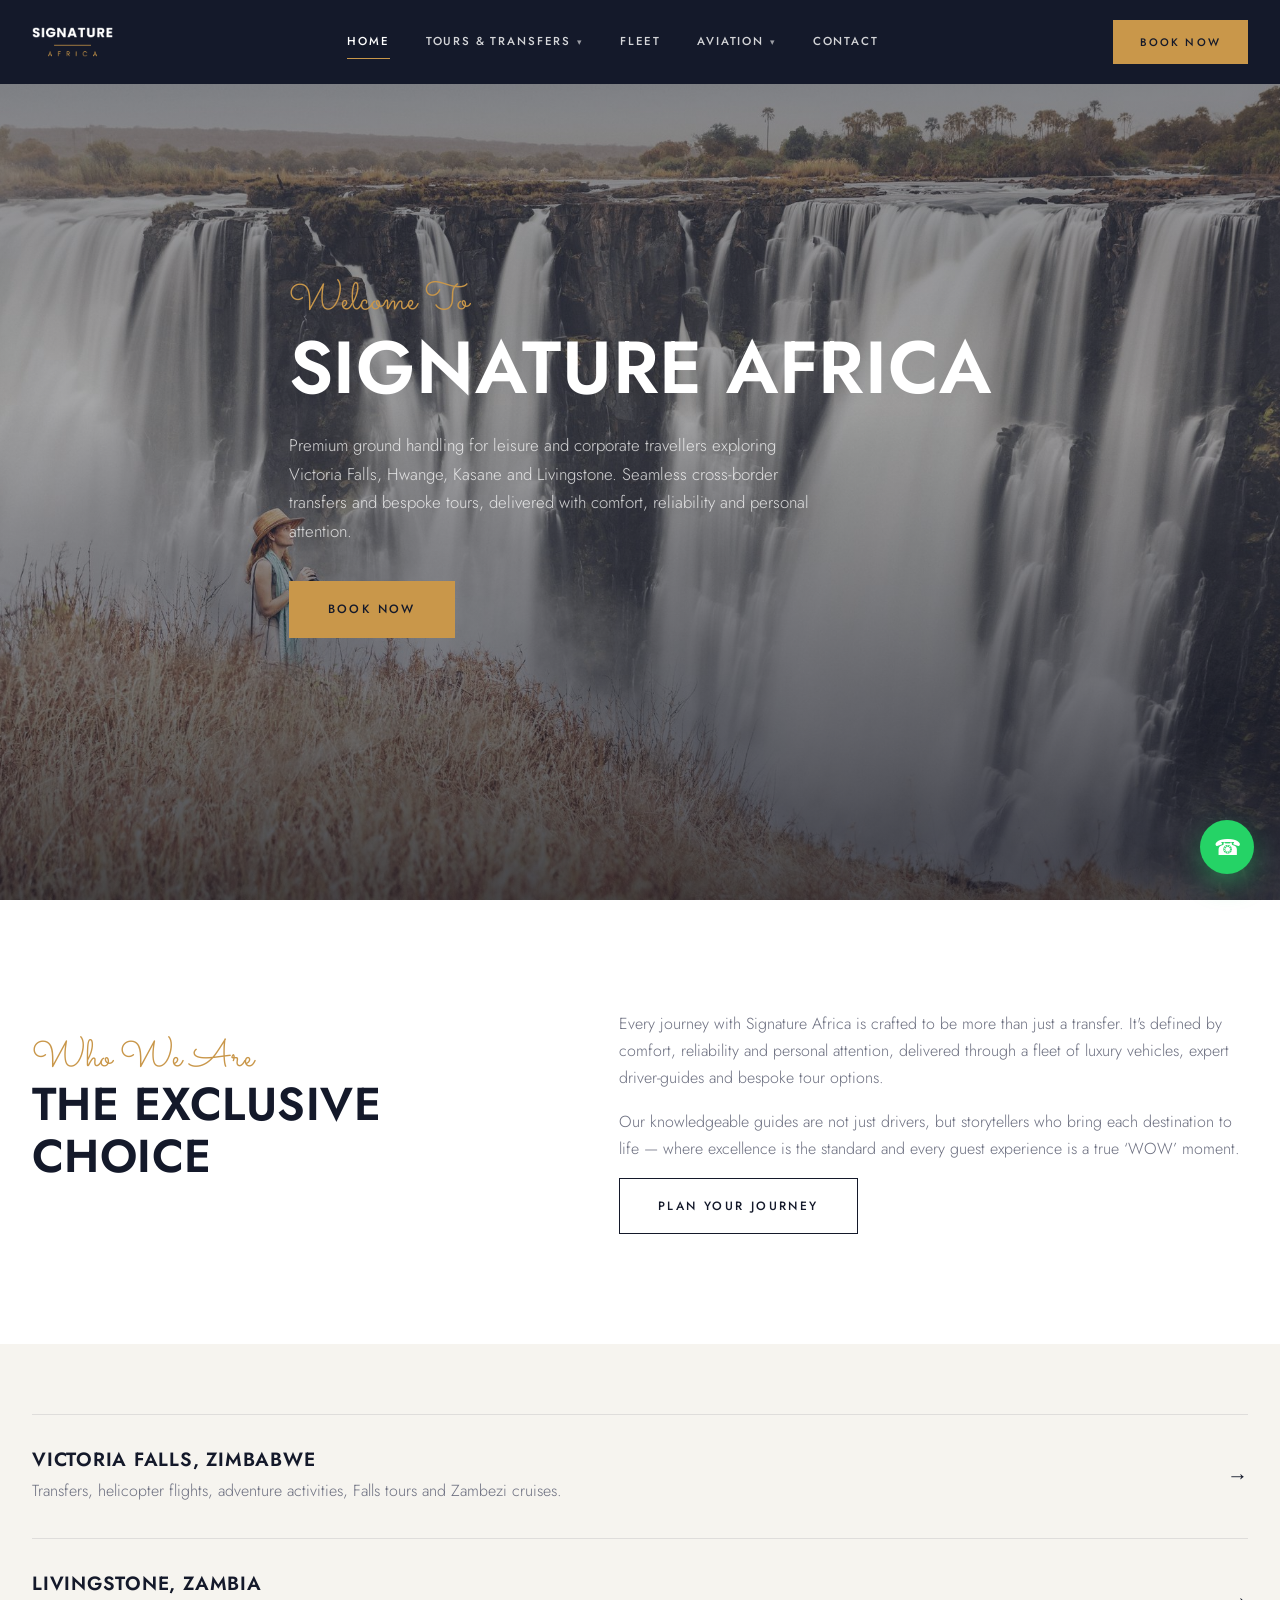
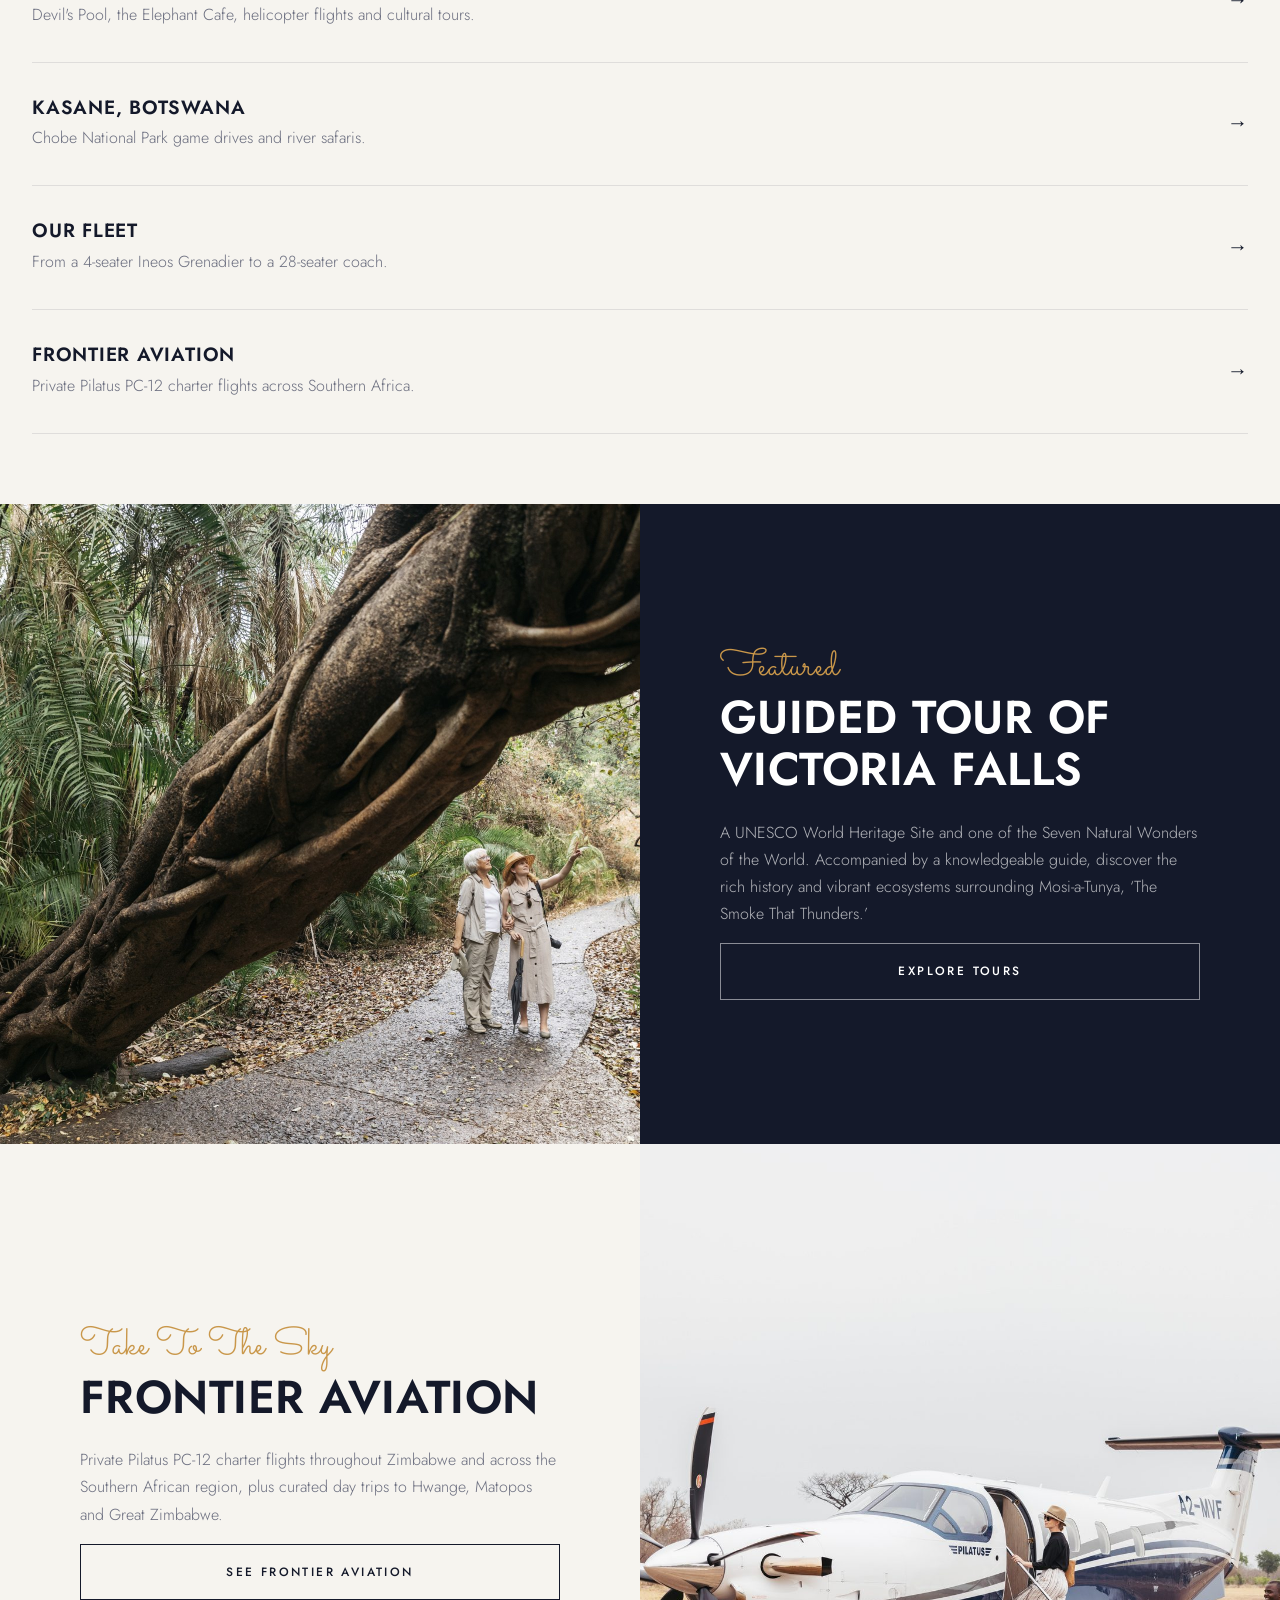
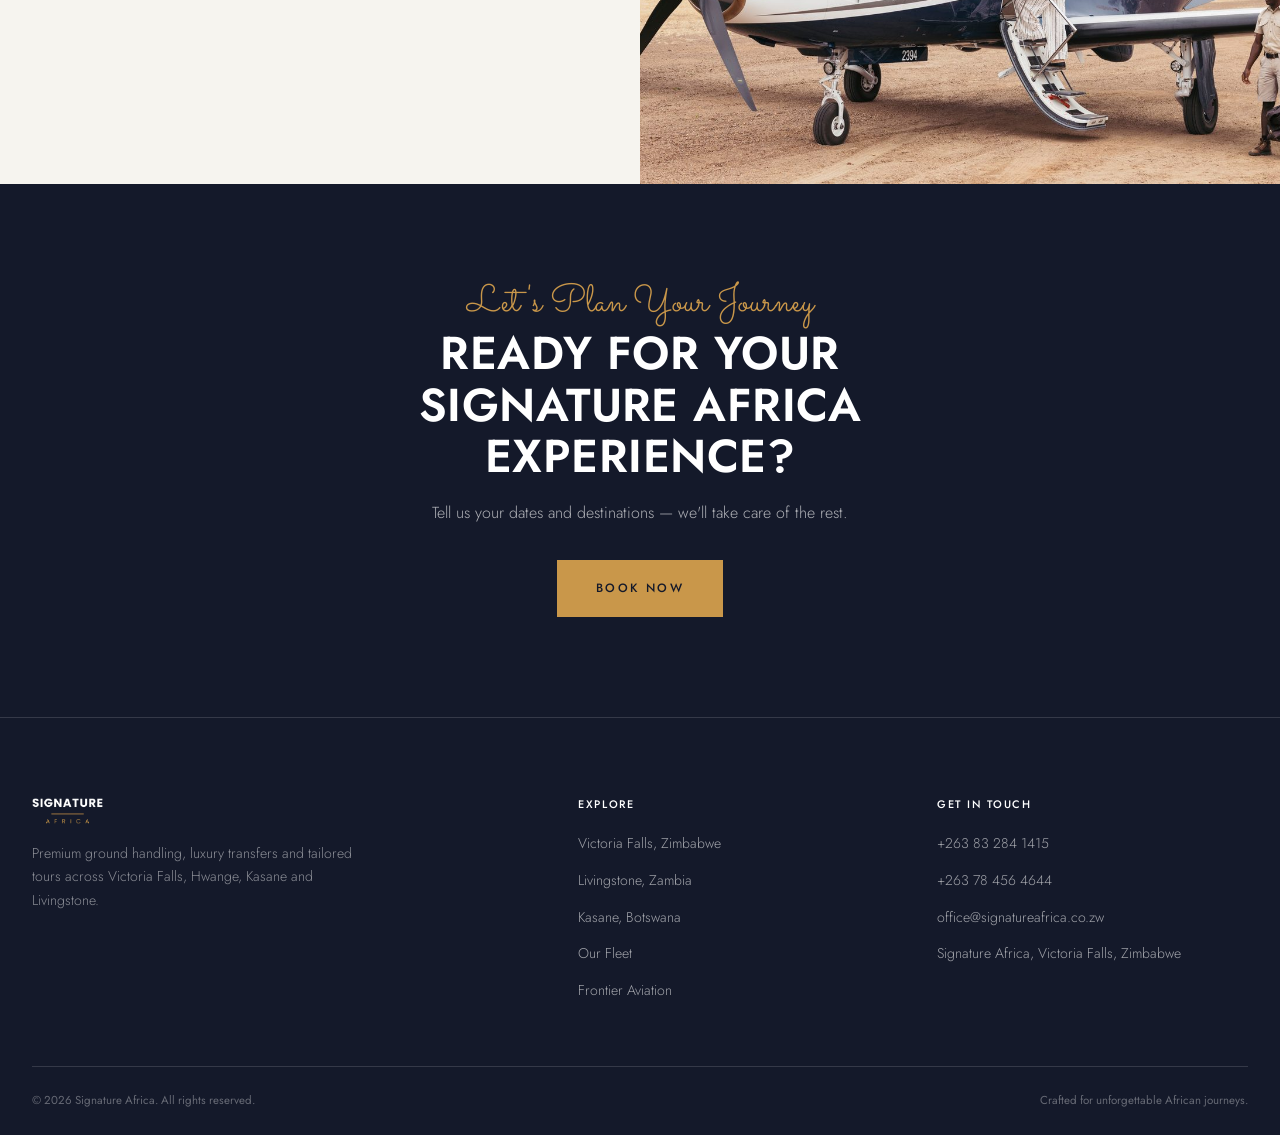
==== commit 4c75e042: "Swap homepage guided-tour photo; restore em-dashes stripped by CMS save" ====
--- a/index.html
+++ b/index.html
@@ -99,7 +99,7 @@
 
 <section class="split" data-reveal>
   <div class="split-media">
-    <img src="assets/img/tour-falls-umbrella.jpg" data-img-key="home.feature1_image" alt="Guided Tour Of Victoria Falls">
+    <img src="assets/img/tour-falls-walk.jpg" data-img-key="home.feature1_image" alt="Guided Tour Of Victoria Falls">
   </div>
   <div class="split-copy">
     <span class="script" data-key="home.feature1_script">Featured</span>
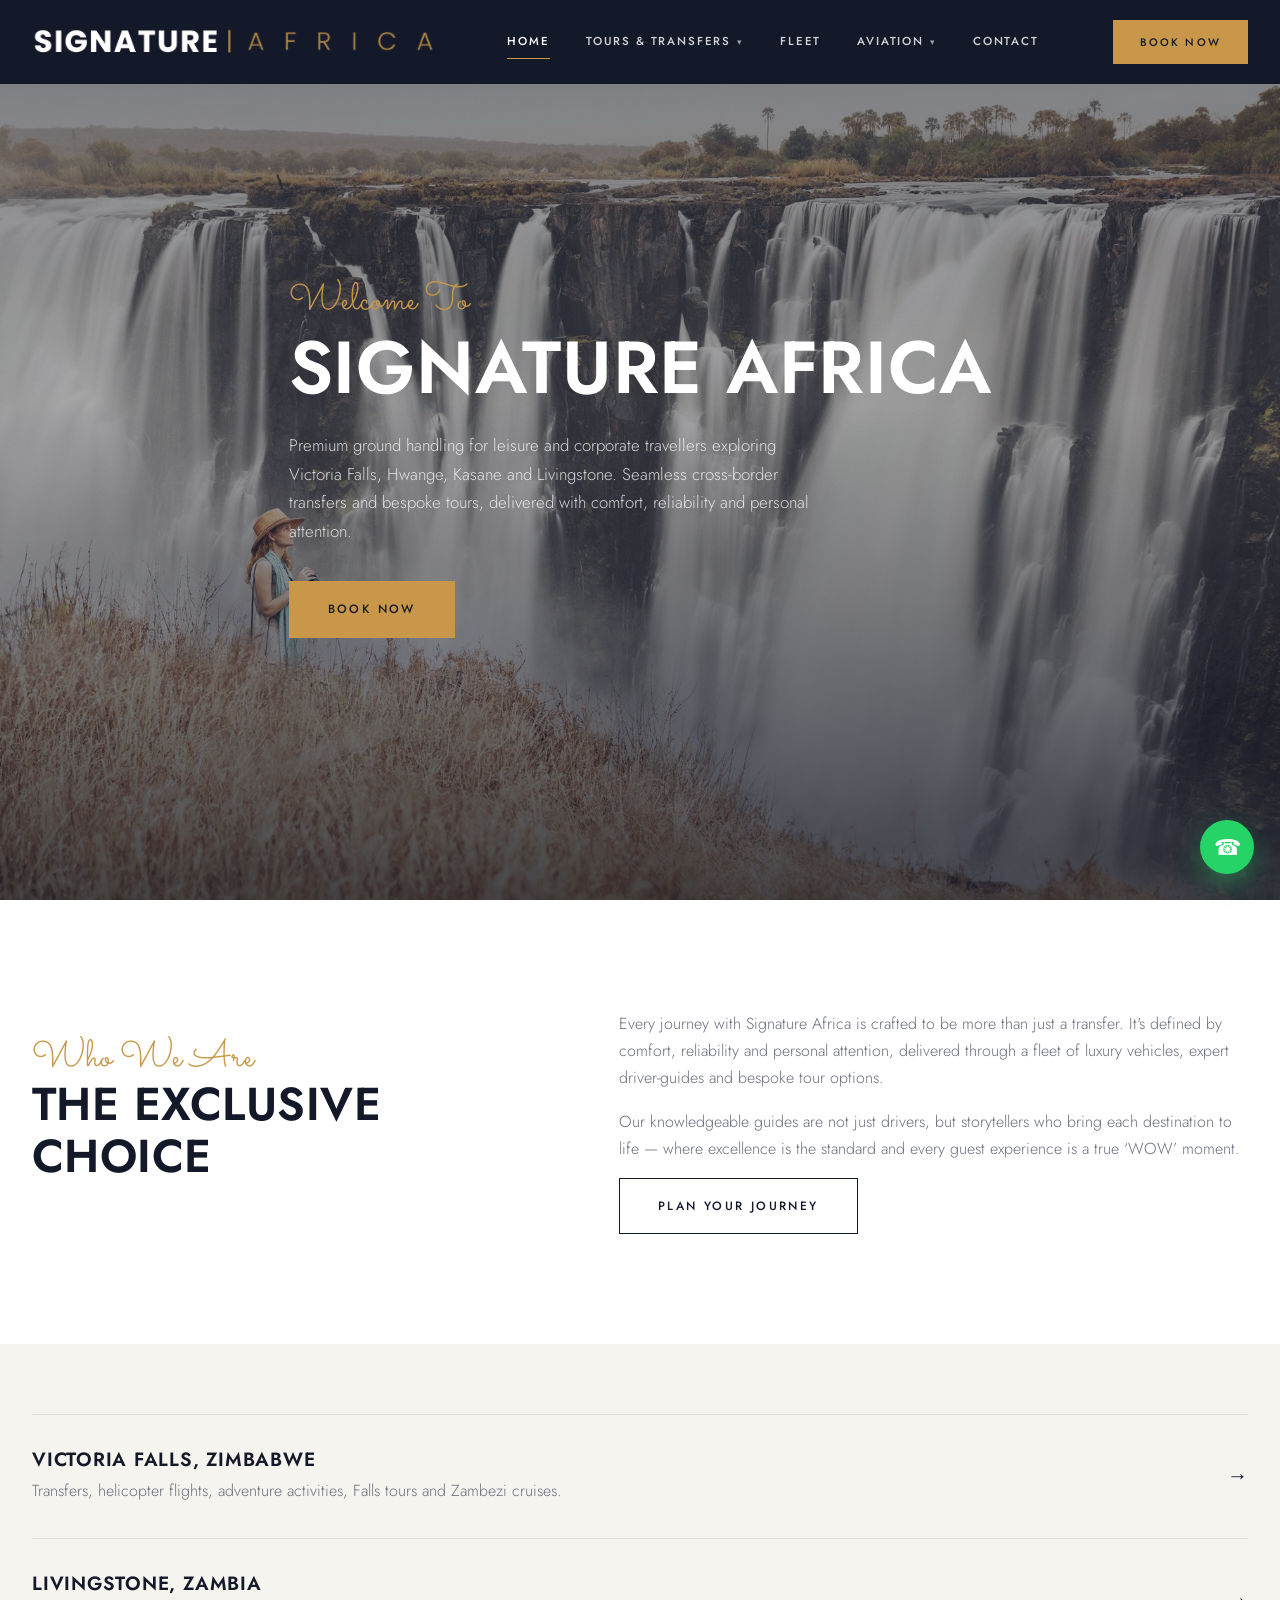
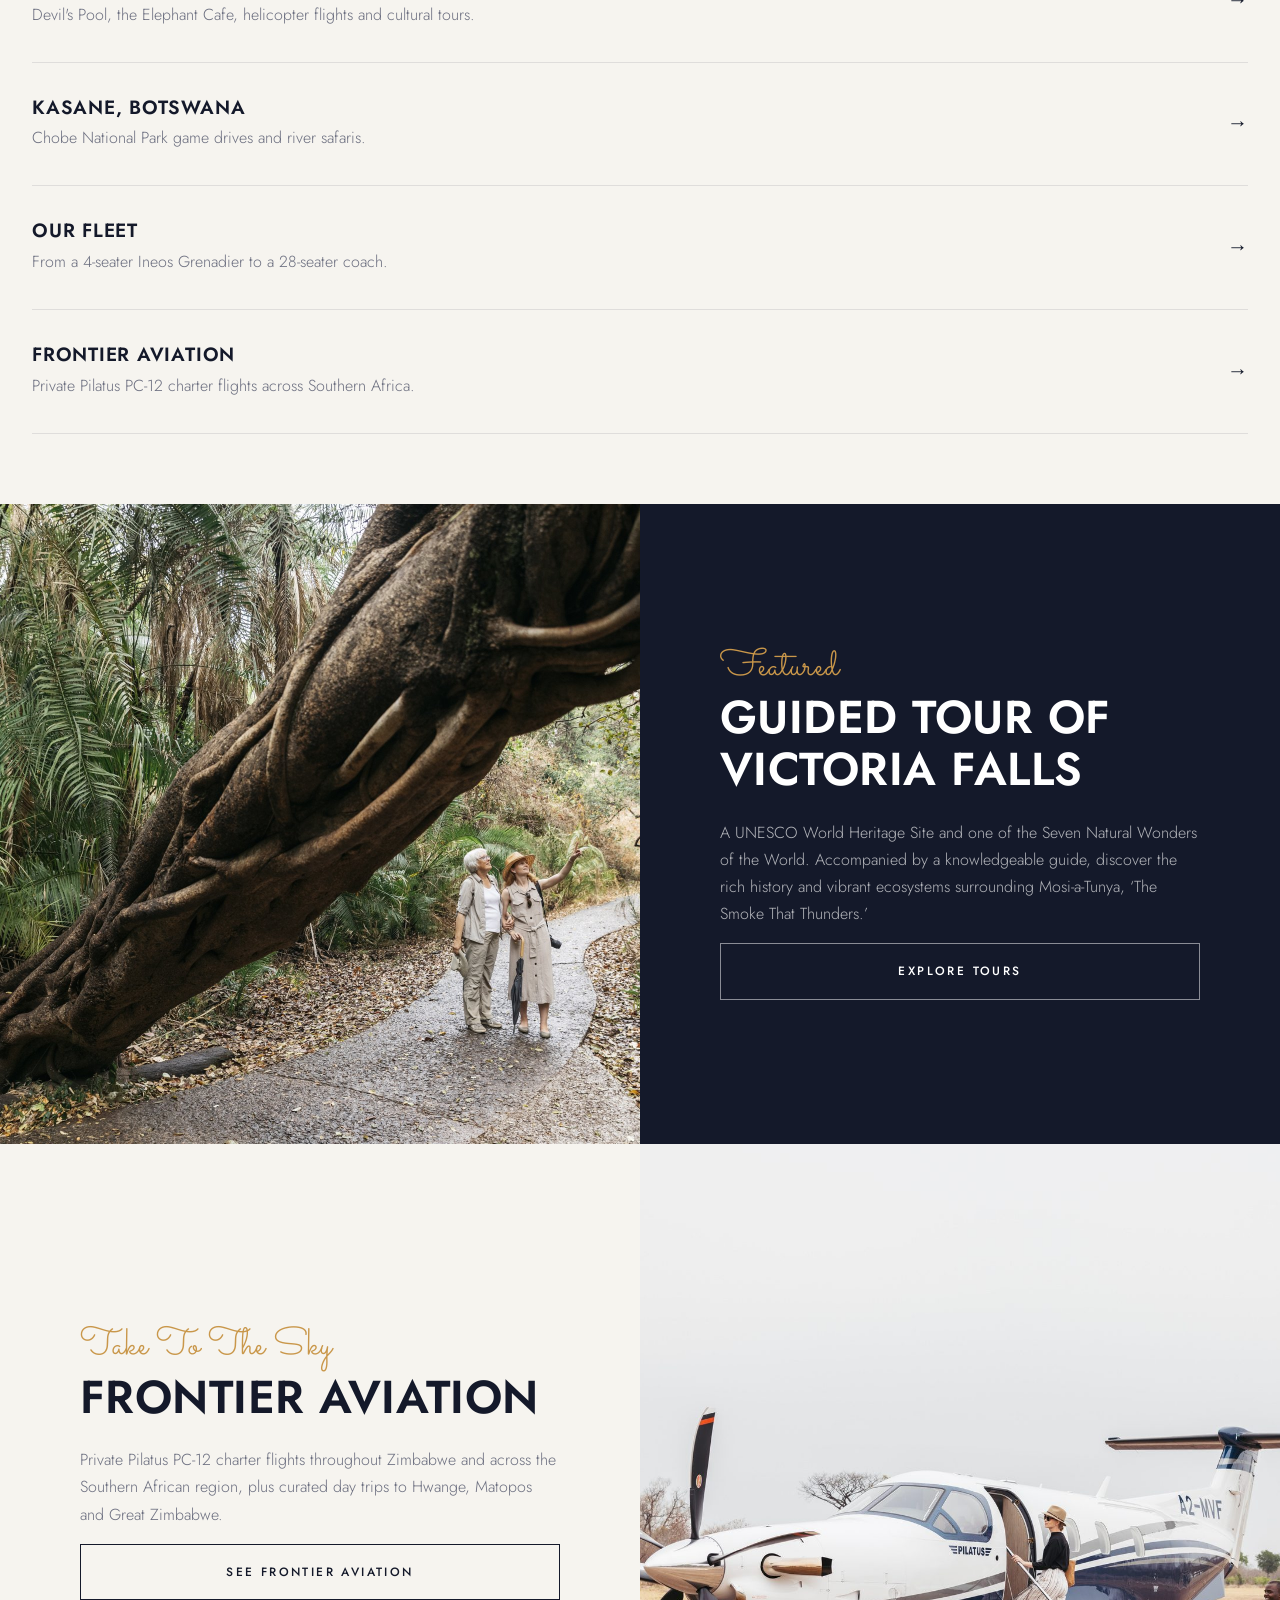
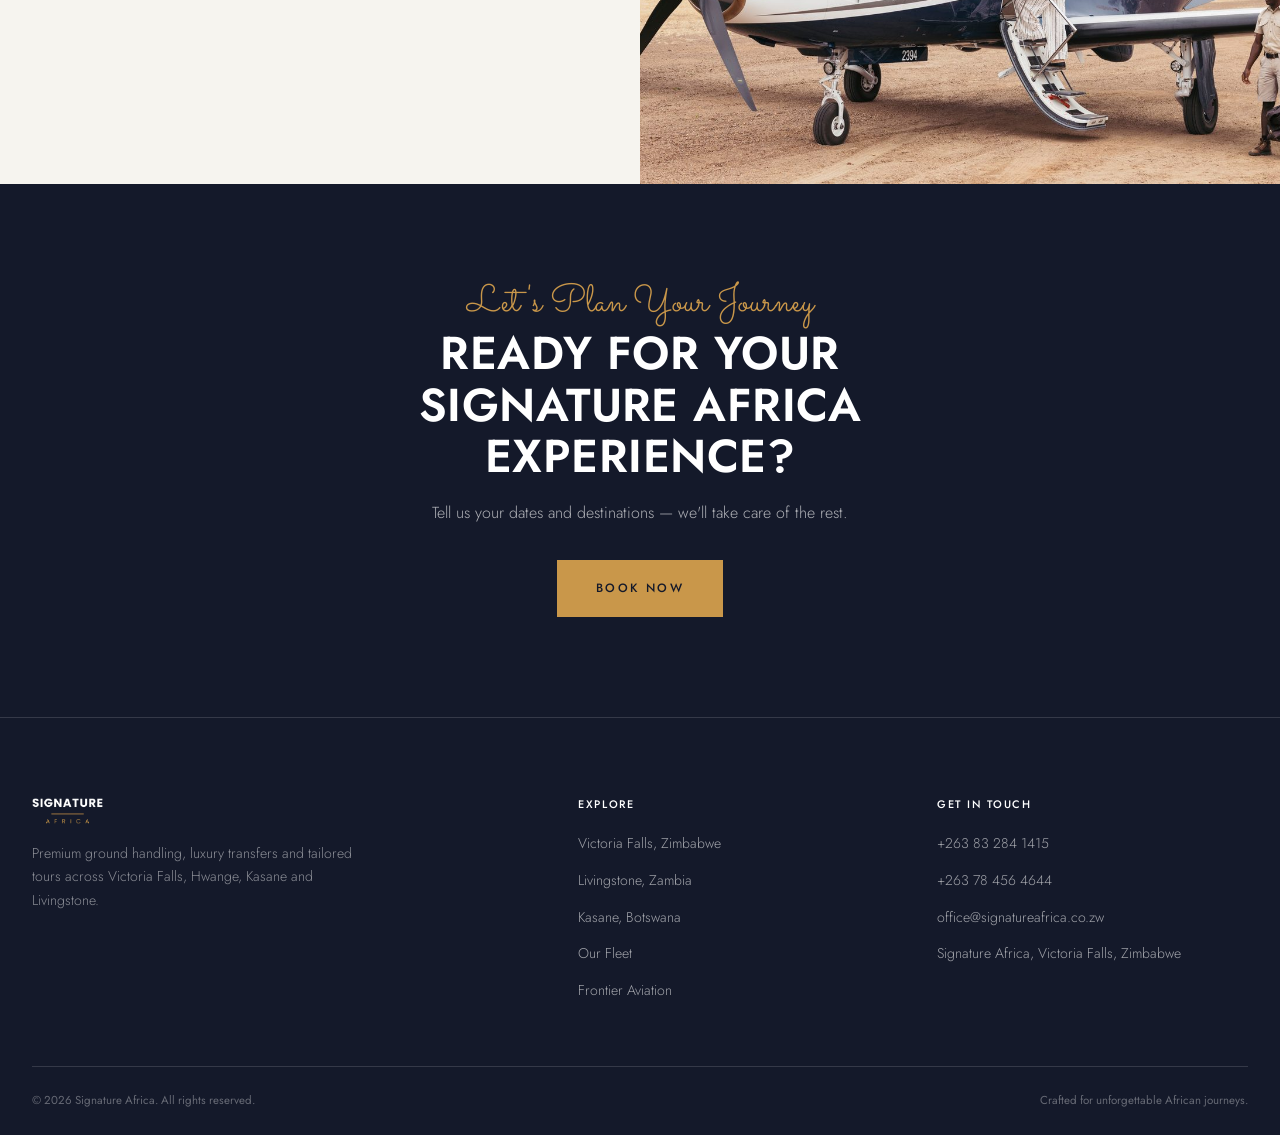
==== commit a1fd7787: "Use horizontal logo lockup in site header, per brand deck guidance" ====
--- a/index.html
+++ b/index.html
@@ -21,7 +21,7 @@
 <header class="site-header">
   <div class="container">
     <a href="index.html" class="logo">
-      <img src="assets/img/logo-white.png" alt="Signature Africa">
+      <img src="assets/img/logo-horizontal-white.png" alt="Signature Africa">
     </a>
     <nav class="nav-links">
       <a href="index.html" class="active">Home</a>
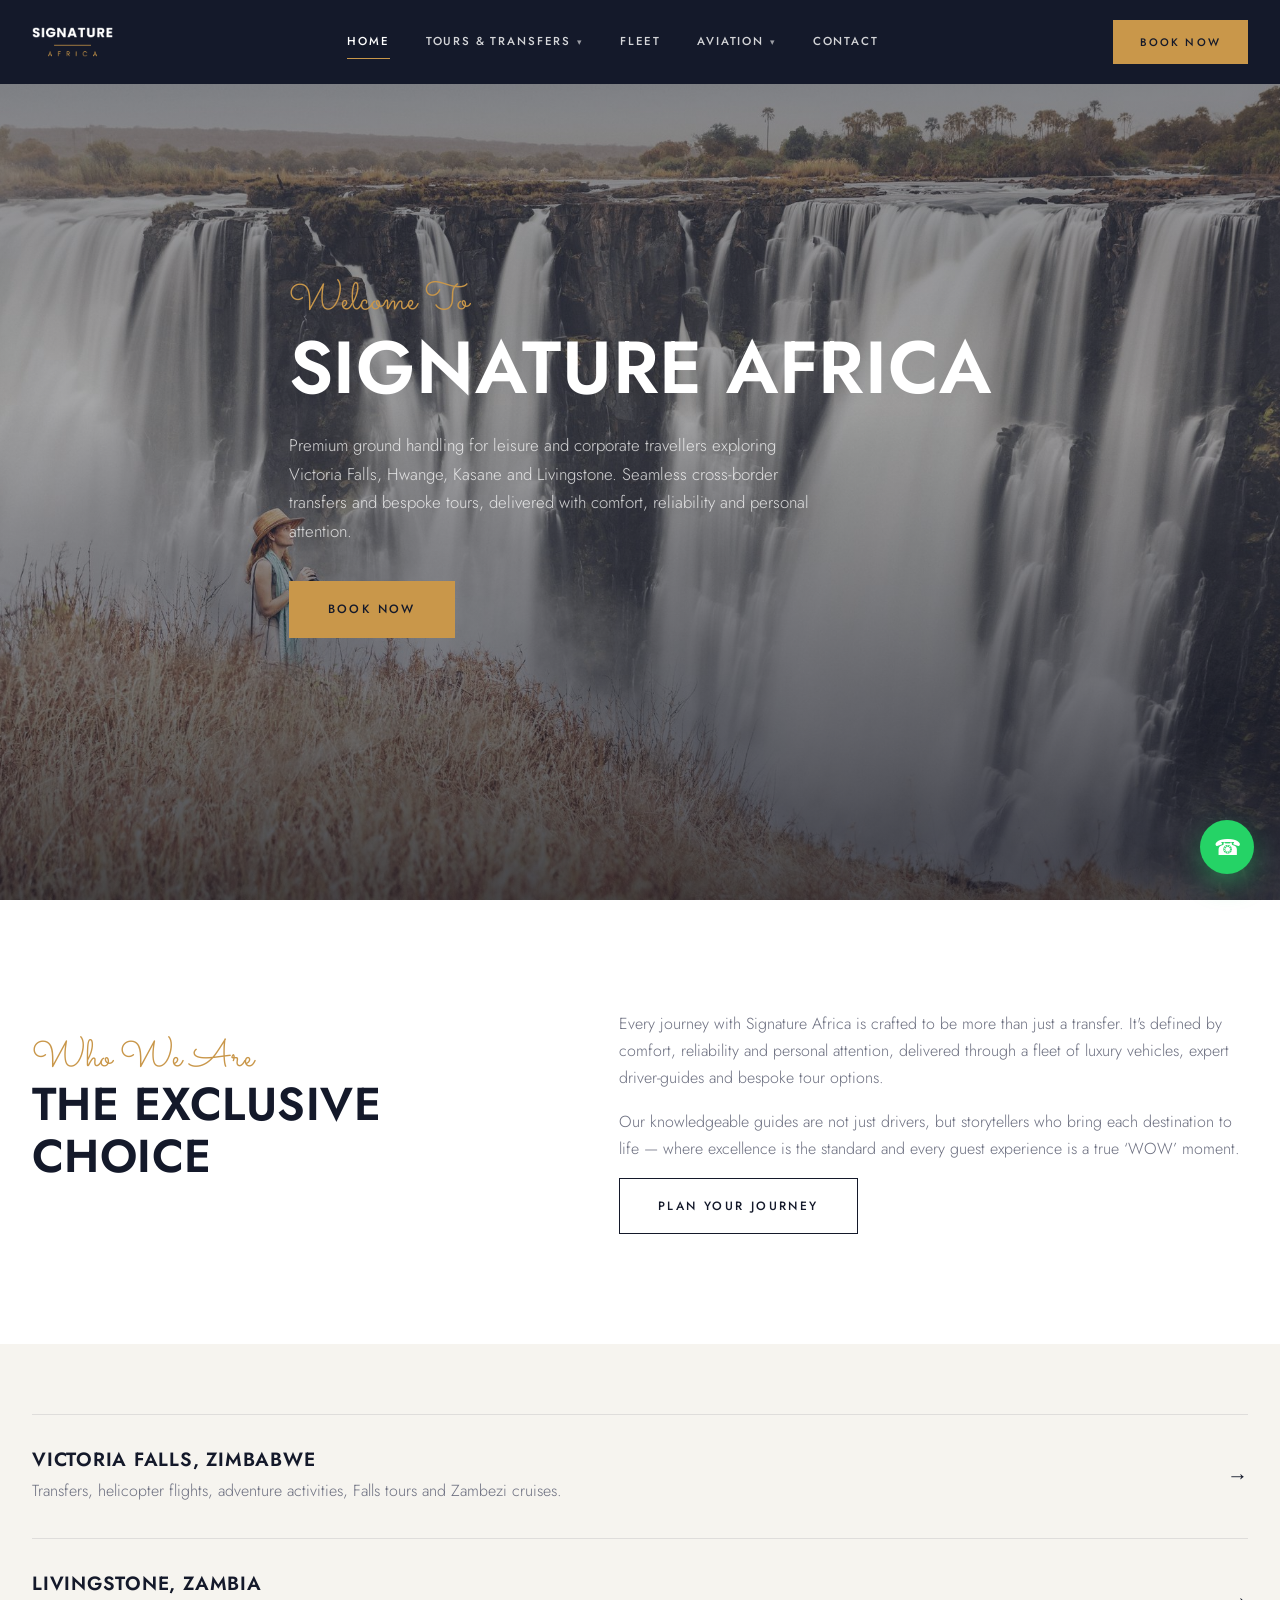
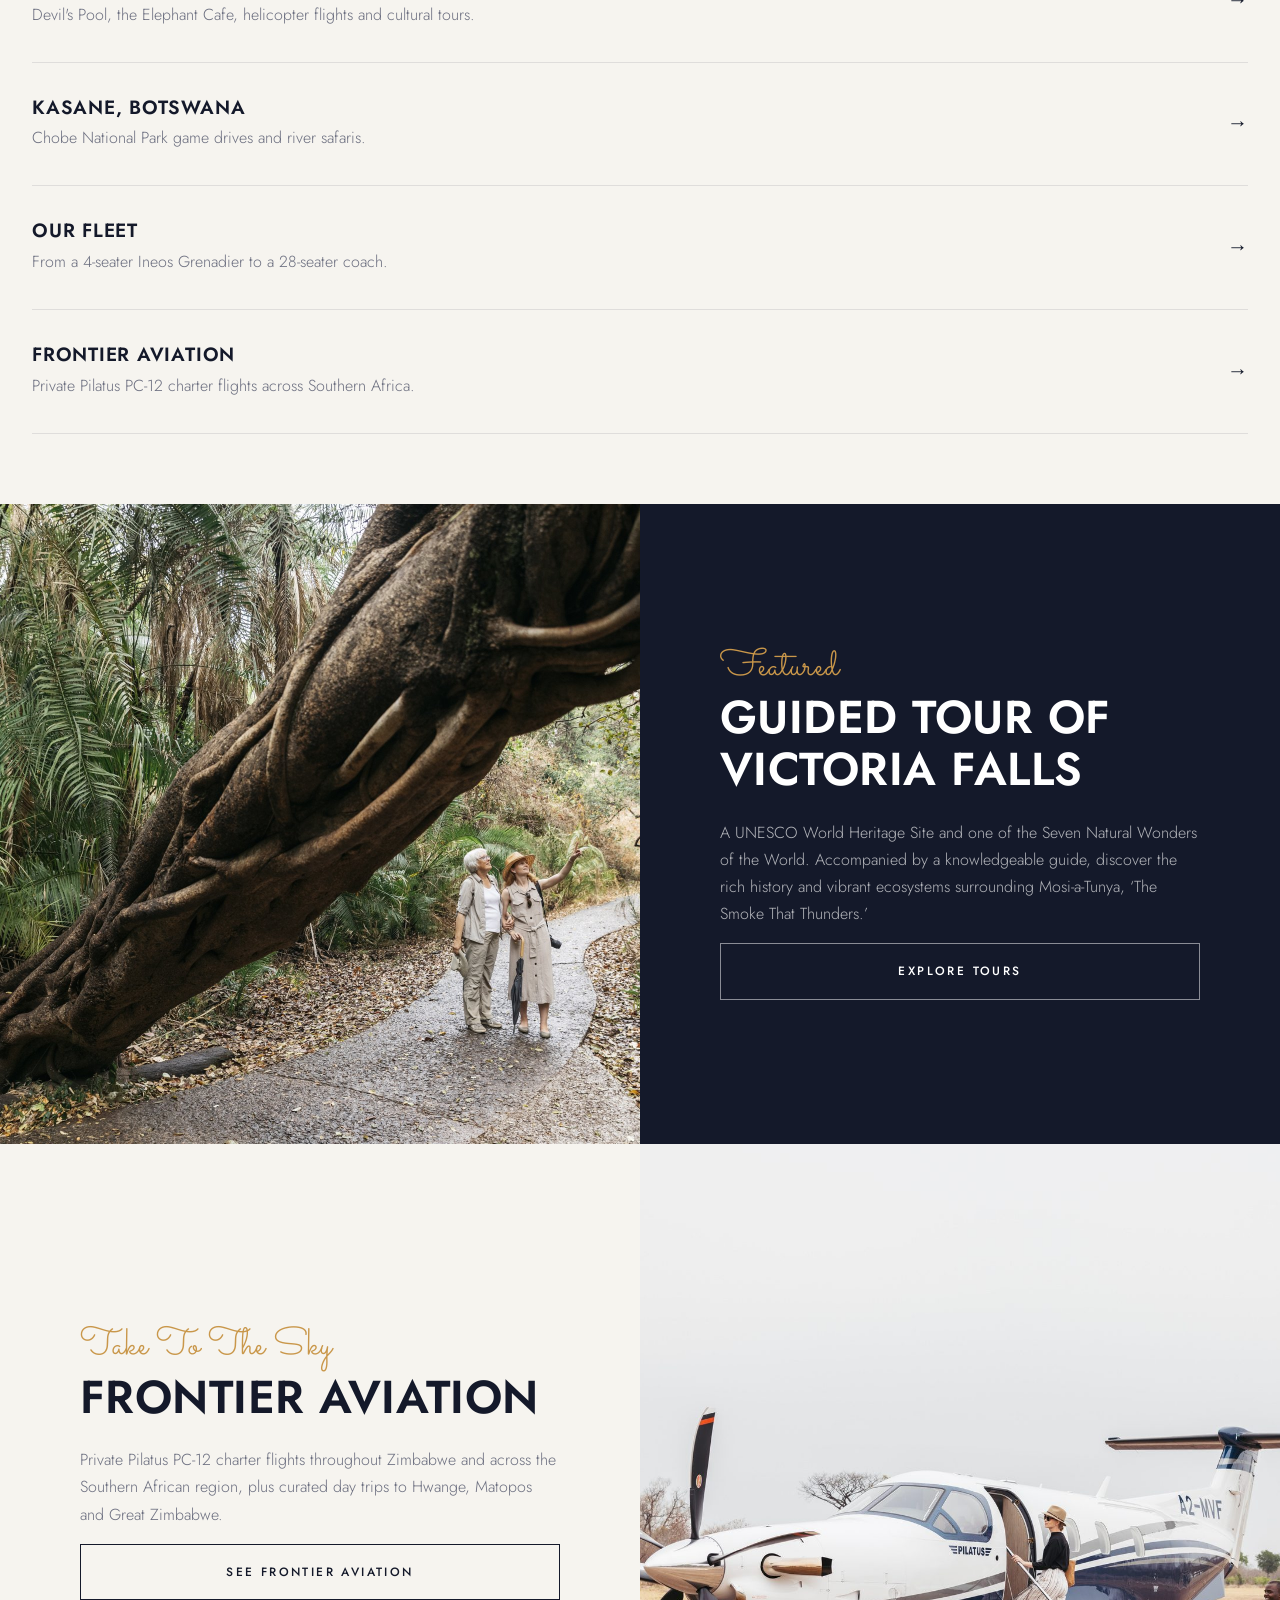
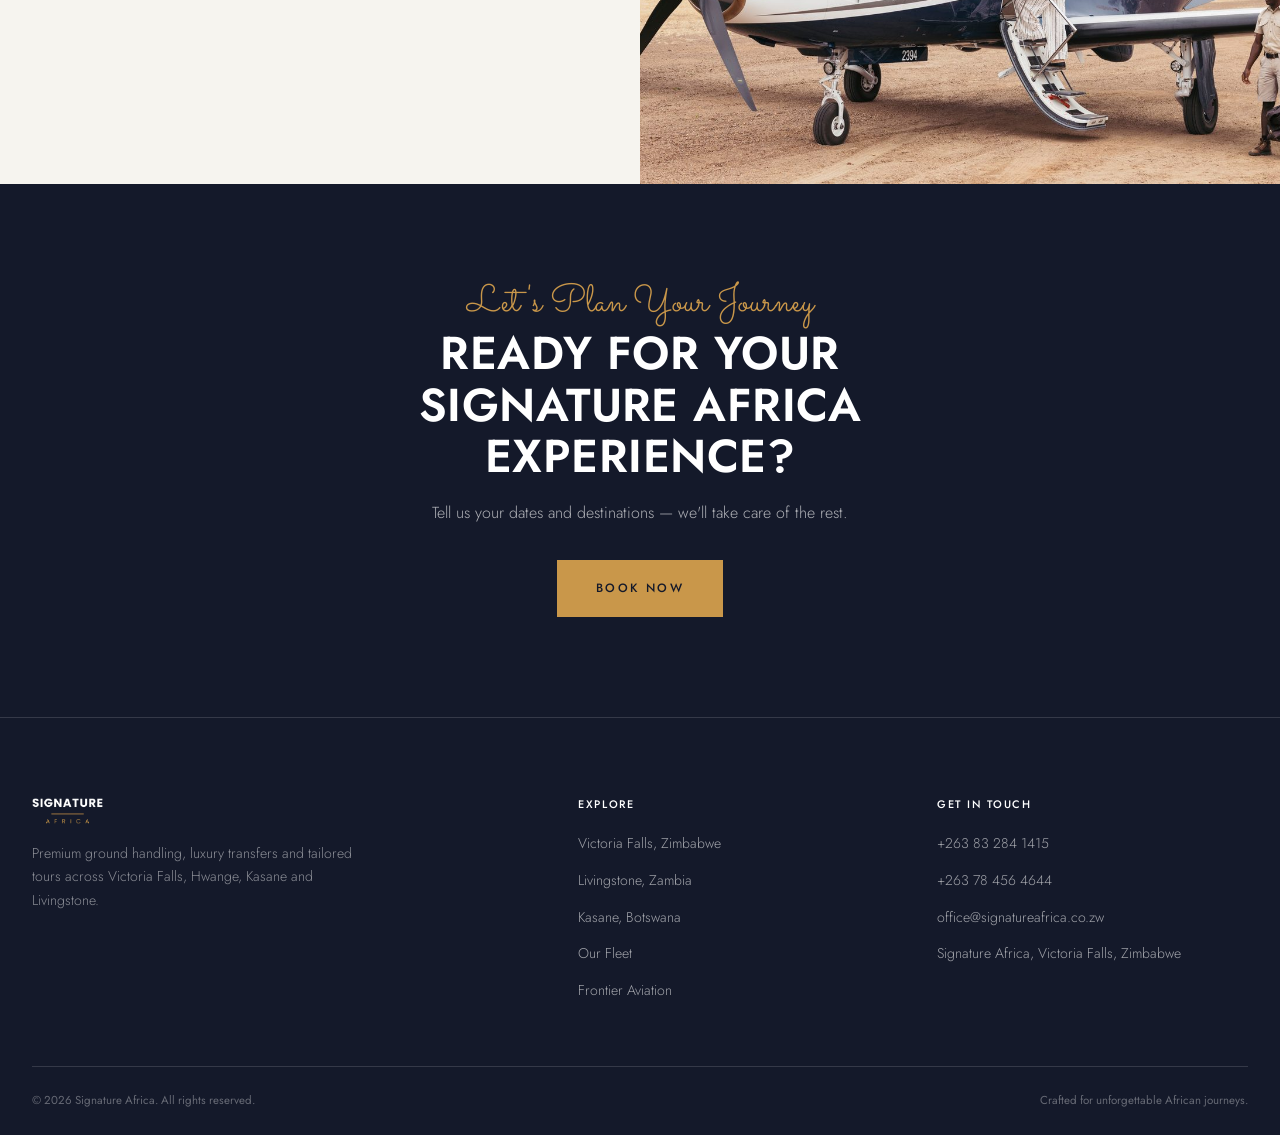
==== commit 9897d3aa: "Revert header logo back to stacked mark" ====
--- a/index.html
+++ b/index.html
@@ -21,7 +21,7 @@
 <header class="site-header">
   <div class="container">
     <a href="index.html" class="logo">
-      <img src="assets/img/logo-horizontal-white.png" alt="Signature Africa">
+      <img src="assets/img/logo-white.png" alt="Signature Africa">
     </a>
     <nav class="nav-links">
       <a href="index.html" class="active">Home</a>
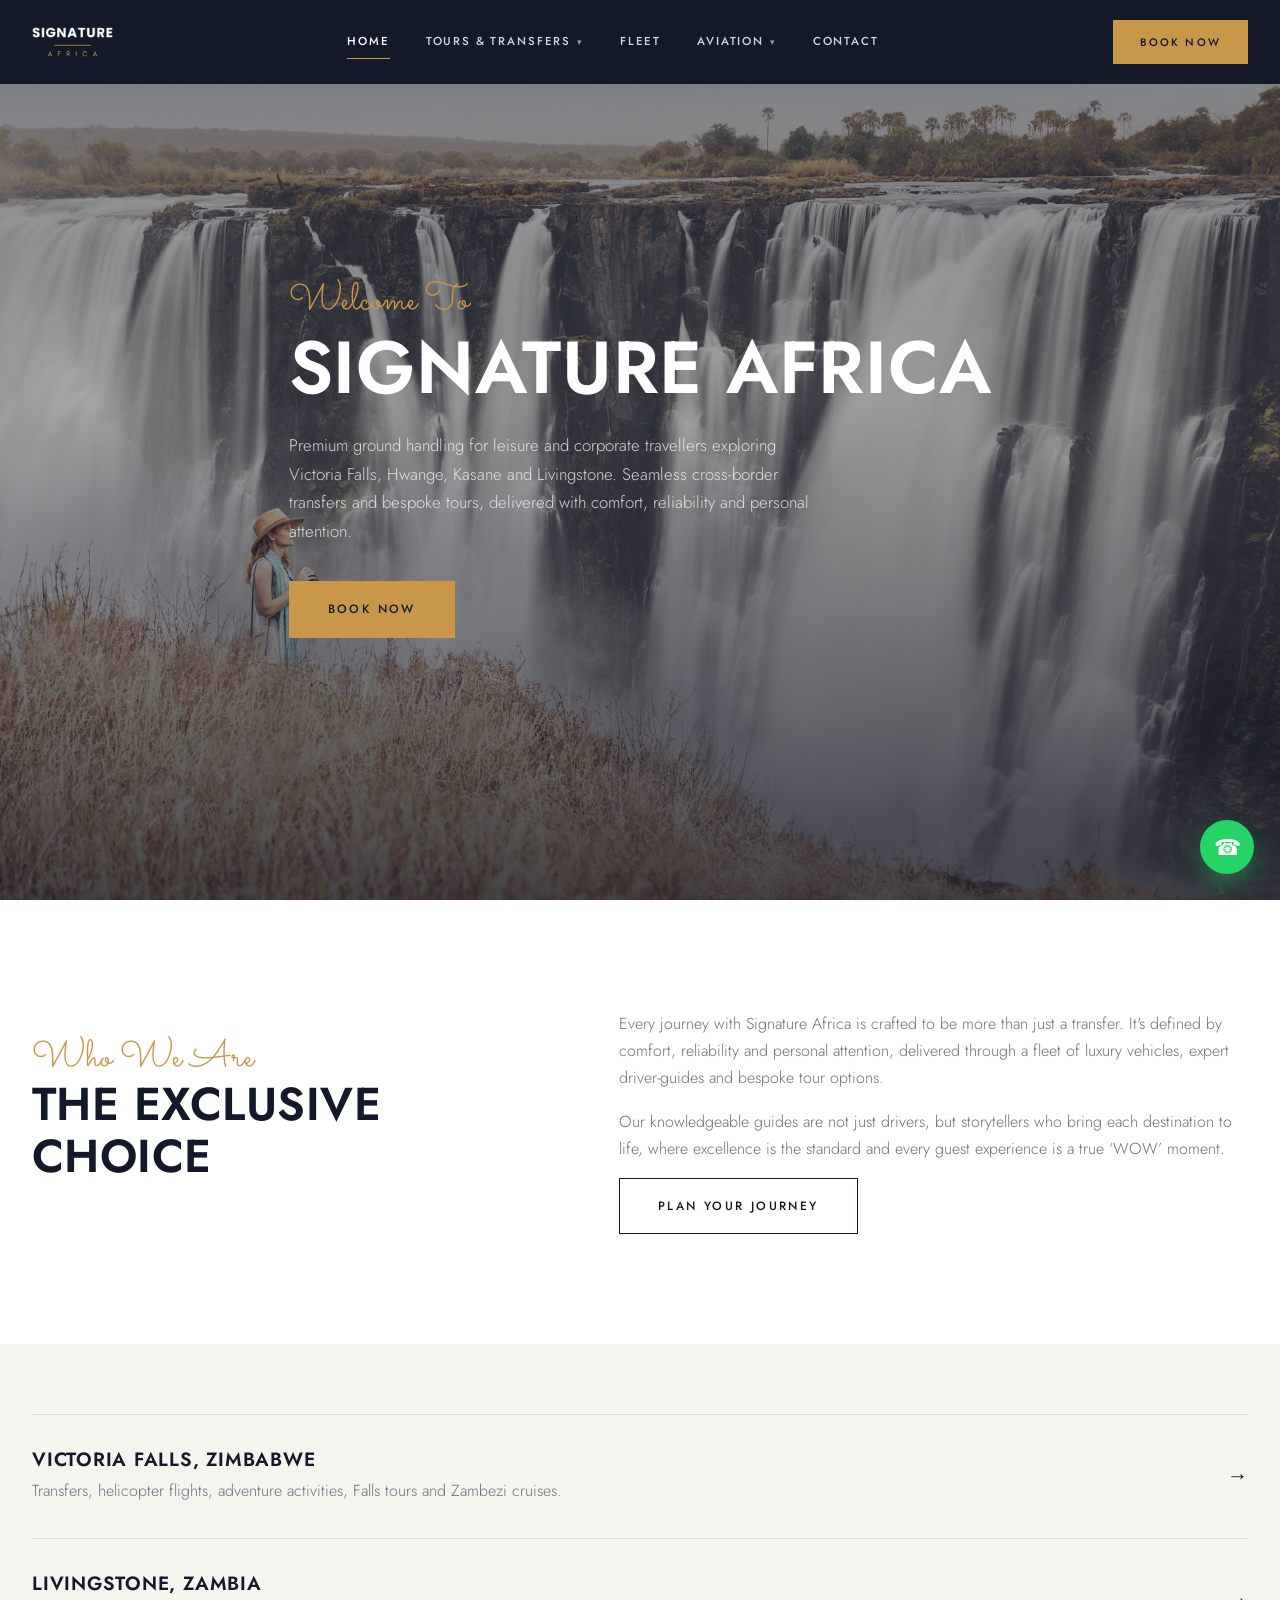
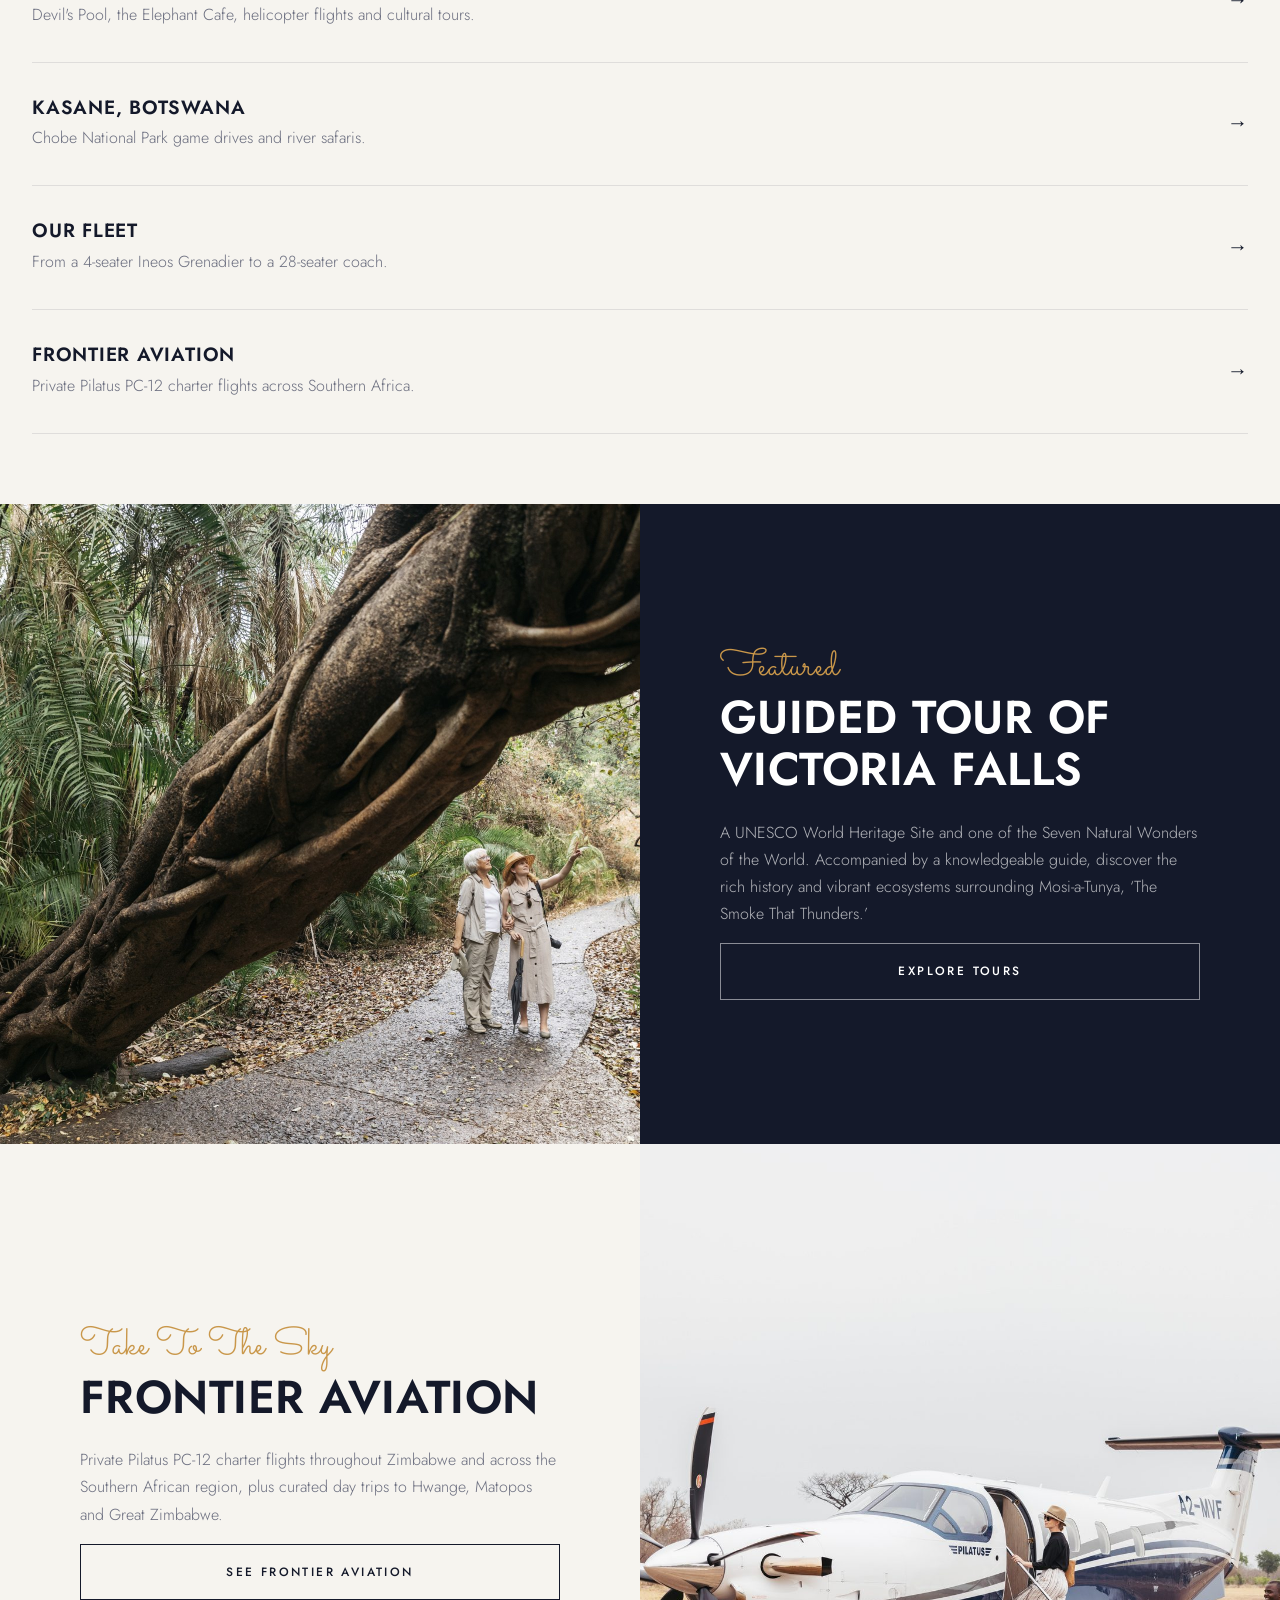
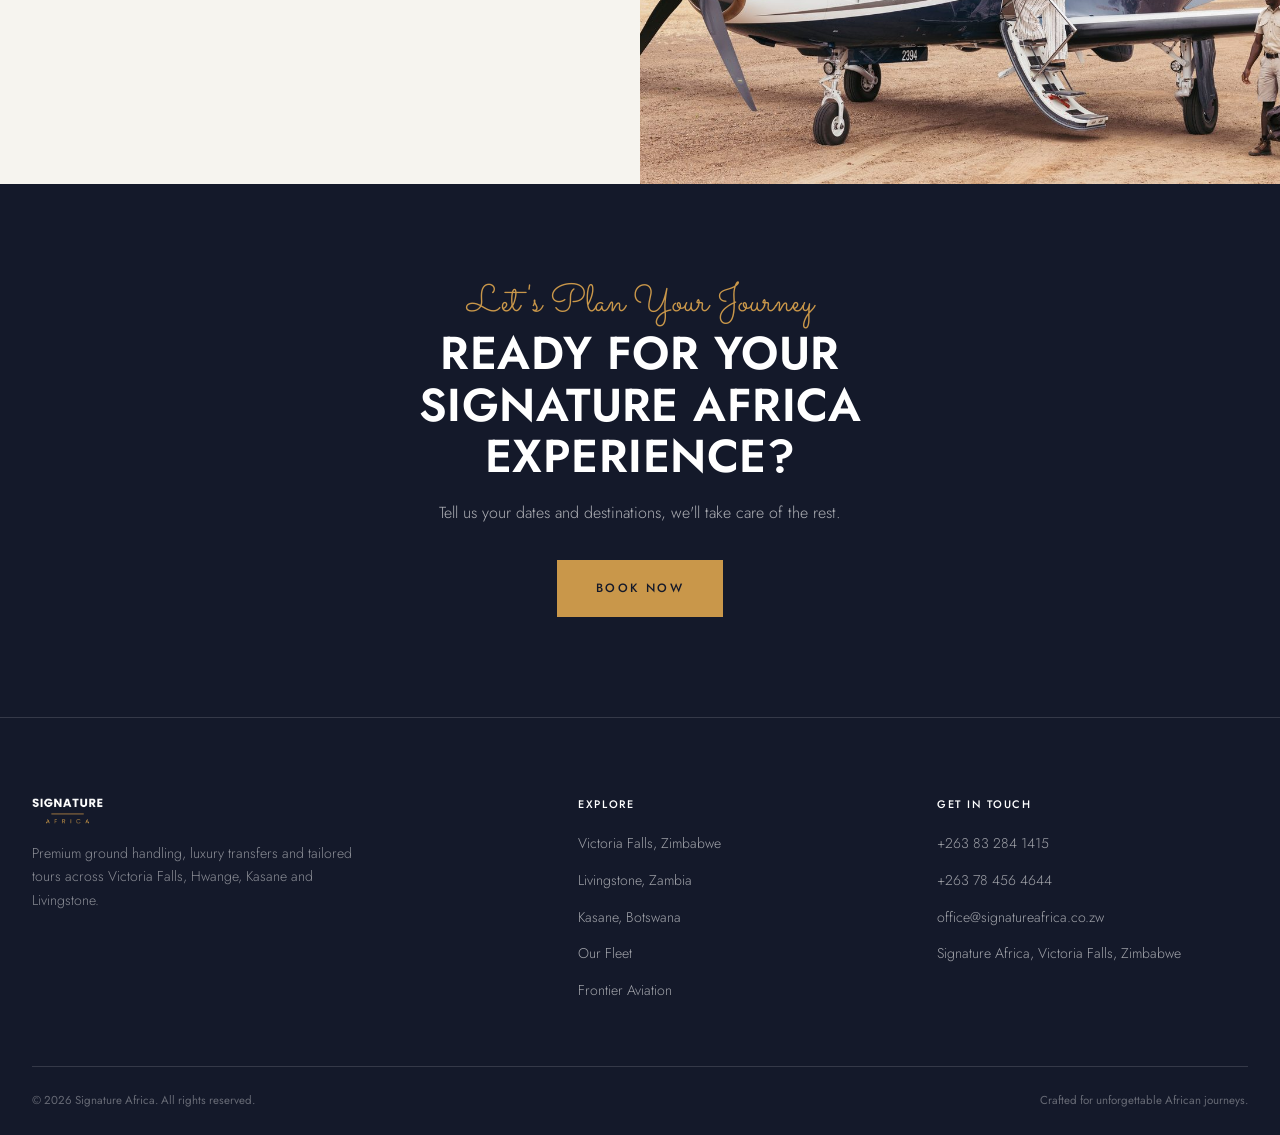
==== commit 34eb3dc4: "Remove all em-dashes from site text, replace with commas" ====
--- a/index.html
+++ b/index.html
@@ -63,7 +63,7 @@
         <h2 data-key="home.intro_heading">The Exclusive Choice</h2>
       </div>
       <div>
-        <p data-key="home.intro_text">Every journey with Signature Africa is crafted to be more than just a transfer. It's defined by comfort, reliability and personal attention, delivered through a fleet of luxury vehicles, expert driver-guides and bespoke tour options.</p><p>Our knowledgeable guides are not just drivers, but storytellers who bring each destination to life — where excellence is the standard and every guest experience is a true ‘WOW’ moment.</p>
+        <p data-key="home.intro_text">Every journey with Signature Africa is crafted to be more than just a transfer. It's defined by comfort, reliability and personal attention, delivered through a fleet of luxury vehicles, expert driver-guides and bespoke tour options.</p><p>Our knowledgeable guides are not just drivers, but storytellers who bring each destination to life, where excellence is the standard and every guest experience is a true ‘WOW’ moment.</p>
         <a href="contact.html" class="btn btn-outline">Plan Your Journey</a>
       </div>
     </div>
@@ -125,7 +125,7 @@
   <div class="container">
     <span class="script" data-key="home.cta_script">Let's Plan Your Journey</span>
     <h2 data-key="home.cta_heading">Ready For Your Signature Africa Experience?</h2>
-    <p data-key="home.cta_text">Tell us your dates and destinations — we'll take care of the rest.</p>
+    <p data-key="home.cta_text">Tell us your dates and destinations, we'll take care of the rest.</p>
     <a href="#" class="btn btn-gold js-book-btn">Book Now</a>
   </div>
 </section>
